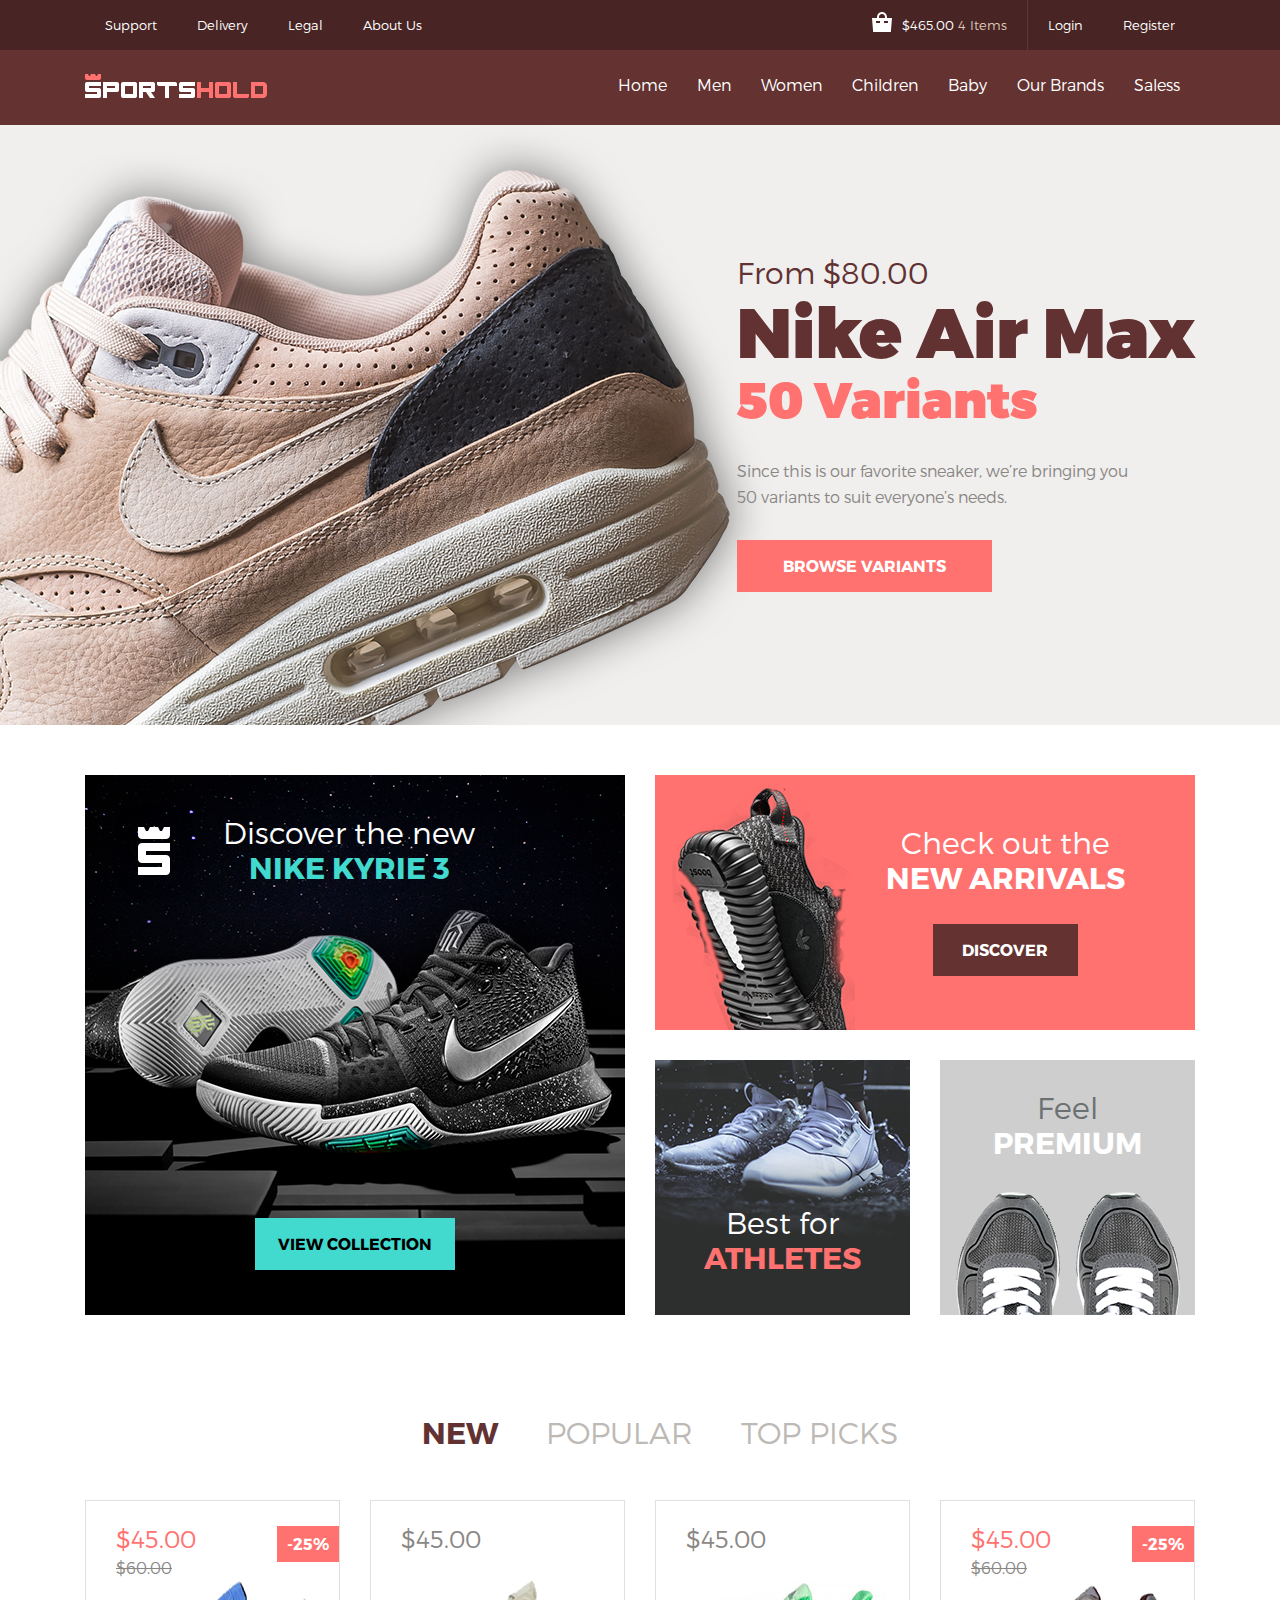
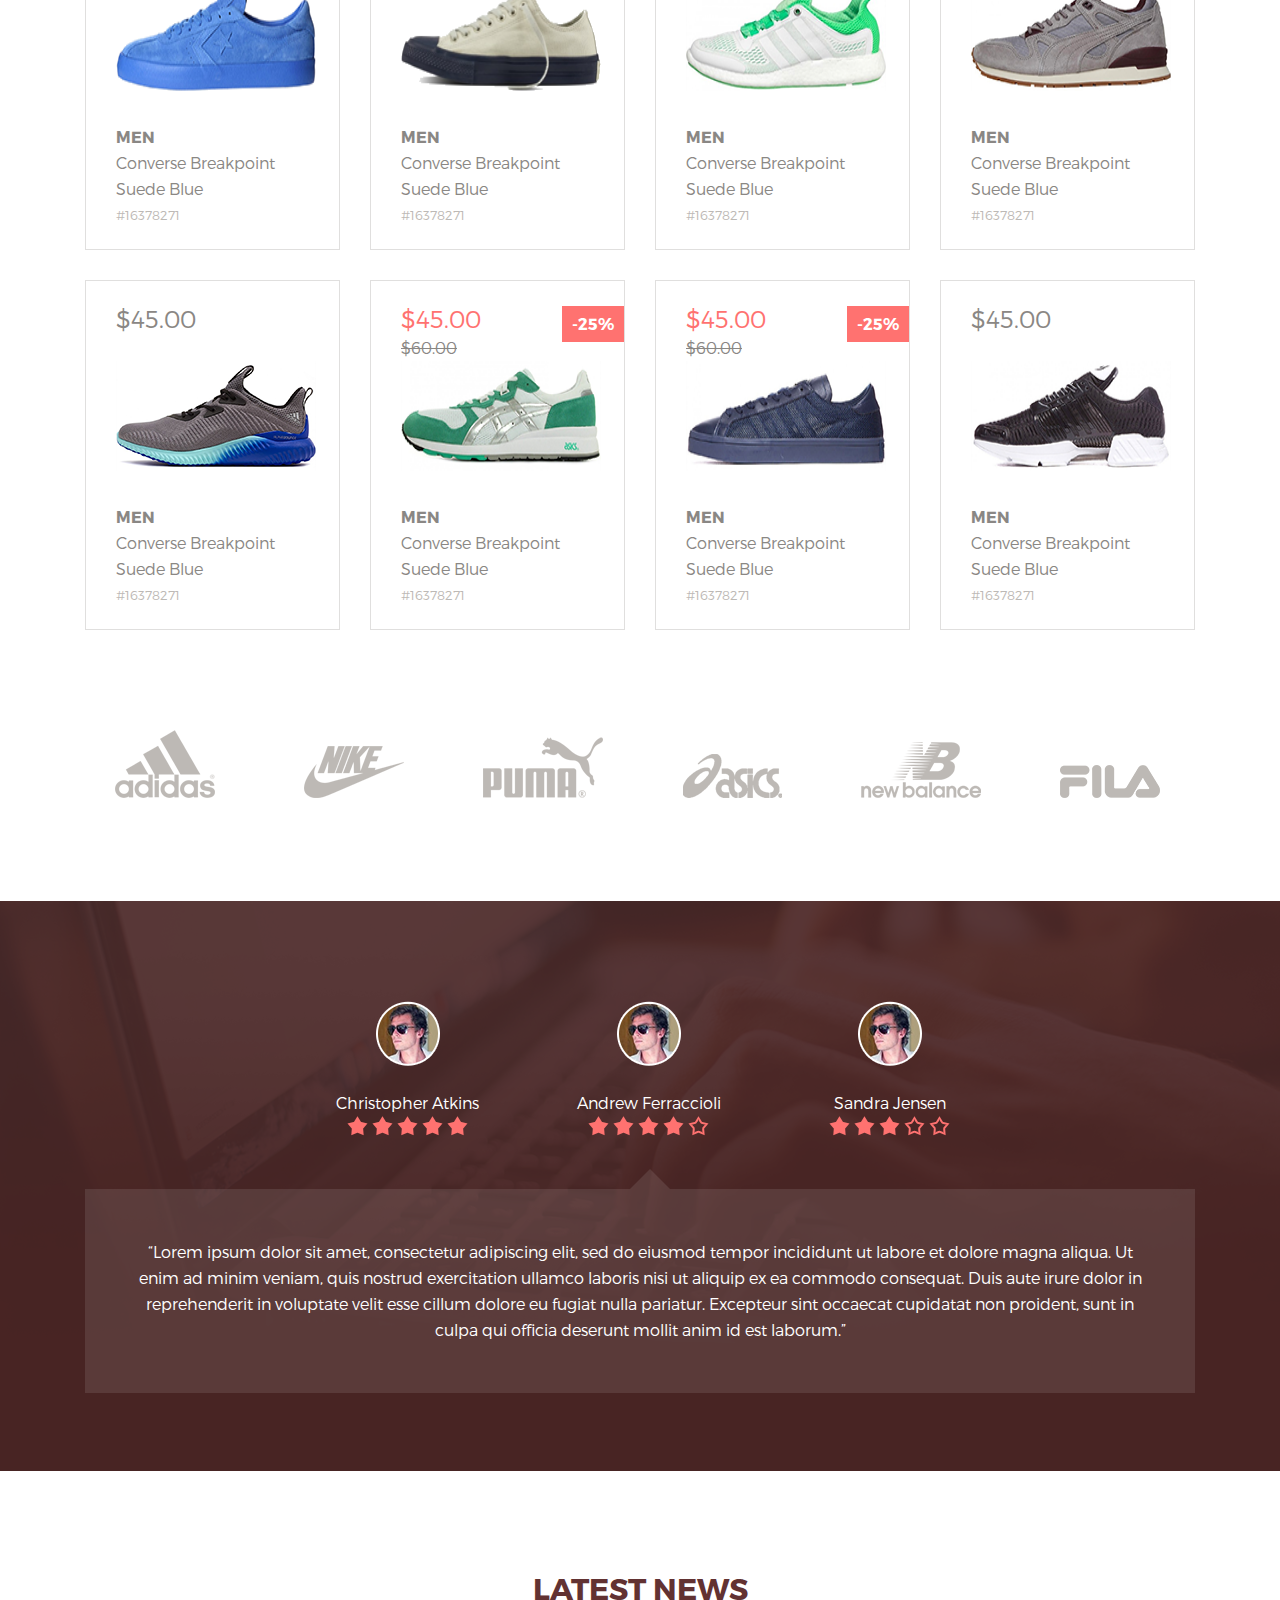
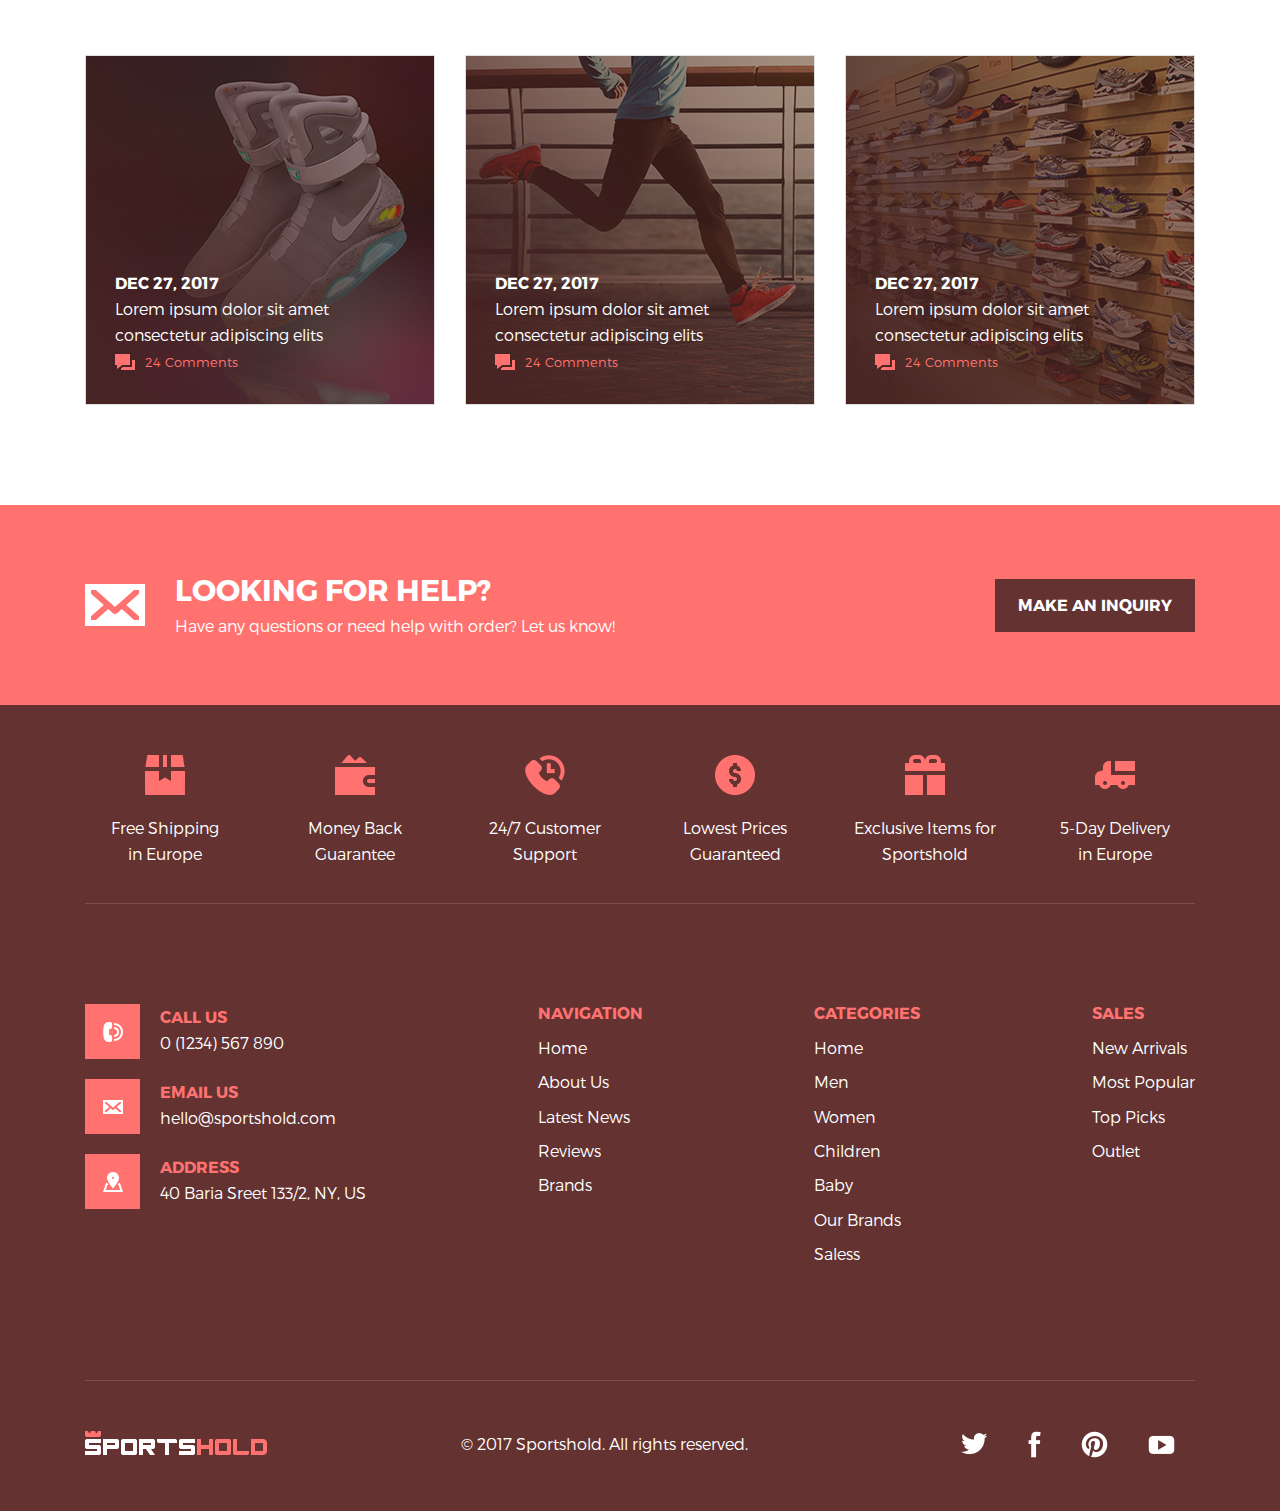
==== project_04/index.html @ 8e736fe6 "redaction" ====
<!DOCTYPE html>
<html lang="en">
<head>
    <meta charset="UTF-8">
    <title>SportsHold</title>
    
    <!-- CSS -->
    <link rel="stylesheet" href="css/normalize.css">
    <link rel="stylesheet" href="css/style.css">
    
</head>
<body class="no-js">
 <section id="home"></section>
    
   <!-- Page Header -->
   <header class="header header-first">
        <div class="container container-header-first">
                <nav class="navigation_wrapper">
                    <ul class="navigation navigation-first-left">
                      <li class="header-first__item"><a href="#" class="header-first__link">Support</a></li>
                      <li class="header-first__item"><a href="#" class="header-first__link">Delivery</a></li>
                      <li class="header-first__item"><a href="#" class="header-first__link">Legal</a></li>
                      <li class="header-first__item"><a href="#" class="header-first__link">About Us</a></li>
                    </ul>
                </nav>
                <nav class="navigation_wrapper">
                    <ul class="navigation navigation-first-right">
                      <li class="header-first__item">
                          <a href="#" class="header-first__link header-first__icon">
                          $465.00 <span class="header-first__goods-count"> 4 Items</span>
                          </a>
                      </li>
                      <li class="header-first__item"><a href="#" class="header-first__link">Login</a></li>
                      <li class="header-first__item"><a href="#" class="header-first__link">Register</a></li>
                    </ul>
                </nav>            
        </div>
   </header>
   <header class="header header-second">
        <div class="container container-header-second">          
               <div class="header-second__logo">
                   <a id="logo" class="header-second__logo-link"><img src="img/Logo.png" alt="SportsHold" width="182"></a>
               </div>
                <nav class="navigation_wrapper">
                    <ul class="navigation navigation-second-right">
                      <li class="header-second__item"><a href="#home" class="header-second__link">Home</a></li>
                      <li class="header-second__item"><a href="#" class="header-second__link">Men</a></li>
                      <li class="header-second__item"><a href="#" class="header-second__link">Women</a></li>
                      <li class="header-second__item"><a href="#" class="header-second__link">Children</a></li>
                      <li class="header-second__item"><a href="#" class="header-second__link">Baby</a></li>
                      <li class="header-second__item"><a href="#" class="header-second__link">Our Brands</a></li>
                      <li class="header-second__item"><a href="#" class="header-second__link">Saless</a></li>
                    </ul>
                </nav>            
        </div>
   </header>
   
   <!-- Page Main -->
   <main class="page_content">
       <h1 class="visually-hidden">SportsHold</h1>
              
       <!-- banner -->
       <section class="banner">
           <div class="container clearfix">
              <div class="banner_text_wrapper">
                  <h3>From $80.00</h3>
                  <h2><span class="title">Nike Air Max</span><br>
                  50 Variants</h2>
                  <p>Since this is our favorite sneaker, we’re bringing you<br>50 variants to suit everyone’s needs.</p>
                  <a class="btn btn-banner" href="#">BROWSE VARIANTS</a>
              </div>
               
           </div>
       </section>
       
       <!-- collections -->
       <section class="collections">    
          <div class="container clearfix">
             <div class="kyrie">
                 <div class="kyrie__wrapper">
                     <img class="kyrie_logo" src="img/logo_kyrie.png" alt="logo_kyrie">
                    <h3 class="kyrie__title">Discover the new<br><strong>NIKE KYRIE 3</strong></h3>
                 </div>
                 <a class="btn btn-kyrie" href="#">VIEW COLLECTION</a>
                 
             </div>
             <div class="arrivals">
                 <div class="arrivals__wrapper">
                     <h3>Check out the<br> <strong>NEW ARRIVALS</strong></h3>
                     <a class="btn btn-arrivals" href="#">DISCOVER</a>
                 </div>
             </div>
             <div class="premium">
                 <h3 class="premium__title">Feel <br><strong>PREMIUM</strong></h3>
             </div>
             <div class="athletes">
                 <h3 class="athletes__title">Best for <br><strong>ATHLETES</strong></h3>
             </div>              
          </div>
       </section>
       <section class="products">
           <div class="container">
              <form class="products_categories" name="products" action="#" method="post">                         
                  <label class="products_filter" for="products-new">                  
                      <input id="products-new" type="radio" name="filter" value="new" checked>
                      <span>new</span>
                  </label>
                  <label class="products_filter" for="products-popular">
                      <input id="products-popular" type="radio" name="filter" value="popular">
                      <span>popular</span>
                  </label>
                  <label class="products_filter" for="products-top_picks">
                      <input id="products-top_picks" type="radio" name="filter" value="top_picks">
                      <span>top picks</span>
                  </label>
              </form>              
              <ul class="products__list">
                  <li class="products__item">
                    <a href="#" class="products__link">
                        <div class="products__price">
                        <p class="products__new-price">$45.00 <br>
                        <span class="products__old-price">$60.00</span></p>            
                        <p class="products__sale">-25%</p>
                    </div>
                     <img class="products__img" src="img/Adidas16378271.png" alt="Adidas" width="200">
                     <div class="products__about">
                         <p class="products__sex">MEN</p>
                         <p class="products__name">Converse Breakpoint Suede Blue</p>
                         <p class="products__order">#16378271</p>
                     </div>
                    </a>
                  </li>
                  <li class="products__item">
                    <a href="#" class="products__link">
                        <div class="products__price">
                        <p class="products__base-price">$45.00 <br>
                        <span class="hidden products__old-price">$60.00</span></p>            
                        <p class="hidden products__sale">-25%</p>
                    </div>
                     <img class="products__img" src="img/product2.png" alt="Adidas" width="200">
                     <div class="products__about">
                         <p class="products__sex">MEN</p>
                         <p class="products__name">Converse Breakpoint Suede Blue</p>
                         <p class="products__order">#16378271</p>
                     </div>
                    </a>
                  </li>
                  <li class="products__item">
                    <a href="#" class="products__link">
                        <div class="products__price">
                        <p class="products__base-price">$45.00 <br>
                        <span class="hidden products__old-price">$60.00</span></p>            
                        <p class="hidden products__sale">-25%</p>
                    </div>
                     <img class="products__img" src="img/product3.png" alt="Adidas" width="200">
                     <div class="products__about">
                         <p class="products__sex">MEN</p>
                         <p class="products__name">Converse Breakpoint Suede Blue</p>
                         <p class="products__order">#16378271</p>
                     </div>
                    </a>
                  </li>
                  <li class="products__item">
                    <a href="#" class="products__link">
                        <div class="products__price">
                        <p class="products__new-price">$45.00 <br>
                        <span class="products__old-price">$60.00</span></p>            
                        <p class="products__sale">-25%</p>
                    </div>
                     <img class="products__img" src="img/product4.png" alt="Adidas" width="200">
                     <div class="products__about">
                         <p class="products__sex">MEN</p>
                         <p class="products__name">Converse Breakpoint Suede Blue</p>
                         <p class="products__order">#16378271</p>
                     </div>
                    </a>
                  </li>
                  <li class="products__item">
                    <a href="#" class="products__link">
                        <div class="products__price">
                        <p class="products__base-price">$45.00 <br>
                        <span class="hidden products__old-price">$60.00</span></p>            
                        <p class="hidden products__sale">-25%</p>
                    </div>
                     <img class="products__img" src="img/product5.png" alt="Adidas" width="200">
                     <div class="products__about">
                         <p class="products__sex">MEN</p>
                         <p class="products__name">Converse Breakpoint Suede Blue</p>
                         <p class="products__order">#16378271</p>
                     </div>
                    </a>
                  </li>
                  <li class="products__item">
                    <a href="#" class="products__link">
                        <div class="products__price">
                        <p class="products__new-price">$45.00 <br>
                        <span class="products__old-price">$60.00</span></p>            
                        <p class="products__sale">-25%</p>
                    </div>
                     <img class="products__img" src="img/product6.png" alt="Adidas" width="200">
                     <div class="products__about">
                         <p class="products__sex">MEN</p>
                         <p class="products__name">Converse Breakpoint Suede Blue</p>
                         <p class="products__order">#16378271</p>
                     </div>
                    </a>
                  </li>
                  <li class="products__item">
                    <a href="#" class="products__link">
                        <div class="products__price">
                        <p class="products__new-price">$45.00 <br>
                        <span class="products__old-price">$60.00</span></p>            
                        <p class="products__sale">-25%</p>
                    </div>
                     <img class="products__img" src="img/product7.png" alt="Adidas" width="200">
                     <div class="products__about">
                         <p class="products__sex">MEN</p>
                         <p class="products__name">Converse Breakpoint Suede Blue</p>
                         <p class="products__order">#16378271</p>
                     </div>
                    </a>
                  </li>
                  <li class="products__item">
                    <a href="#" class="products__link">
                        <div class="products__price">
                        <p class="products__base-price">$45.00 <br>
                        <span class="hidden products__old-price">$60.00</span></p>            
                        <p class="hidden products__sale">-25%</p>
                    </div>
                     <img class="products__img" src="img/product8.png" alt="Adidas" width="200">
                     <div class="products__about">
                         <p class="products__sex">MEN</p>
                         <p class="products__name">Converse Breakpoint Suede Blue</p>
                         <p class="products__order">#16378271</p>
                     </div>
                    </a>
                  </li>
              </ul>
           </div>
       </section>
       <section class="brands">
           <div class="container clearfix">
               <a href="#" class="brands_item">
                   <img src="img/brend1.png" alt="adidas">
               </a>
               <a href="#" class="brands_item">
                   <img src="img/brend2.png" alt="nike">
               </a>
               <a href="#" class="brands_item">
                   <img src="img/brend3.png" alt="puma">
               </a>
               <a href="#" class="brands_item">
                   <img src="img/brend4.png" alt="dasics">
               </a>
               <a href="#" class="brands_item">
                   <img src="img/brend5.png" alt="nb">
               </a>
               <a href="#" class="brands_item">
                   <img src="img/brend6.png" alt="fila">
               </a>               
           </div>
       </section>       
       <section class="testimonials">
           <div class="container">
               <div id="customers_slider" class="slider">                  
                    <div class="slider_indicators">
                       <input id="slide-01" class="slider_switch hidden" type="radio" name="switch">
                        <label class="slider_indicator" for="slide-01">
                            <div class="customers_item customers_item-1">
                               <img src="img/avatar.png" alt="avatar">
                               <h4 class="customers__name">Christopher Atkins</h4>
                               <div class="stars_wrapper">
                                   <img src="img/star2.png" alt="star">
                                   <img src="img/star2.png" alt="star">
                                   <img src="img/star2.png" alt="star">
                                   <img src="img/star2.png" alt="star">
                                   <img src="img/star2.png" alt="star">
                               </div>
                           </div>
                        </label>
                        <input id="slide-02" class="slider_switch hidden" type="radio" name="switch" checked>
                        <label class="slider_indicator" for="slide-02">
                            <div class="customers_item customers_item-02">
                               <img src="img/avatar.png" alt="avatar">
                               <h4 class="customers__name">Andrew Ferraccioli</h4>
                               <div class="stars_wrapper">
                                   <img src="img/star2.png" alt="star">
                                   <img src="img/star2.png" alt="star">
                                   <img src="img/star2.png" alt="star">
                                   <img src="img/star2.png" alt="star">
                                   <img src="img/star1.png" alt="star">
                               </div>
                           </div>
                        </label>
                        <input id="slide-03" class="slider_switch hidden" type="radio" name="switch">
                        <label class="slider_indicator" for="slide-03">
                            <div class="customers_item customers_item-03">
                               <img src="img/avatar.png" alt="avatar">
                               <h4 class="customers__name">Sandra Jensen</h4>
                               <div class="stars_wrapper">
                                   <img src="img/star2.png" alt="star">
                                   <img src="img/star2.png" alt="star">
                                   <img src="img/star2.png" alt="star">
                                   <img src="img/star1.png" alt="star">
                                   <img src="img/star1.png" alt="star">
                               </div>
                           </div>
                        </label>
                        <div class="testimonials__wrapper">
                            <p class="testimonials__comment slider_slide-01">“Nike is the best!!!! Be happy.....Duis aute irure dolor in reprehenderit in voluptate velit esse cillum dolore eu fugiat nulla pariatur. Excepteur sint occaecat cupidatat non proident, sunt in culpa qui officia deserunt mollit anim id est laborum.”</p>
                            <p class="testimonials__comment slider_slide-02">“Lorem ipsum dolor sit amet, consectetur adipiscing elit, sed do eiusmod tempor incididunt ut labore et dolore magna aliqua. Ut enim ad minim veniam, quis nostrud exercitation ullamco laboris nisi ut aliquip ex ea commodo consequat. Duis aute irure dolor in reprehenderit in voluptate velit esse cillum dolore eu fugiat nulla pariatur. Excepteur sint occaecat cupidatat non proident, sunt in culpa qui officia deserunt mollit anim id est laborum.”</p>
                            <p class="testimonials__comment slider_slide-03">“All is beauty. Cross is very good!!!!<br>Duis aute irure dolor in reprehenderit in voluptate velit esse cillum dolore eu fugiat nulla pariatur. Excepteur sint occaecat cupidatat non proident, sunt in culpa qui officia deserunt mollit anim id est laborum.” </p>
                        </div>
                    </div>
                </div>
           </div>
       </section>       
       <section class="latest-news">
           <div class="container latest-news__container">
               <h3 class="latest-news__title">latest news</h3>
               <div class="latest-news__wrapper">
                    <a href="#" class="latest-news__link">
                       <article class="article article_1">                
                            <p class="article__text">
                                <span class="article__data">DEC 27, 2017</span><br>
                                Lorem ipsum dolor sit amet
                                consectetur adipiscing elits <br>
                                <span class="article__comments">24 Comments</span>
                            </p>
                       </article>
                    </a>
                    <a href="#" class="latest-news__link">
                       <article class="article article_2">
                           <p class="article__text">
                                <span class="article__data">DEC 27, 2017</span><br>
                                Lorem ipsum dolor sit amet
                                consectetur adipiscing elits <br>
                                <span class="article__comments">24 Comments</span>
                            </p>
                       </article>
                    </a>
                    <a href="#" class="latest-news__link">
                       <article class="article article_3">
                           <p class="article__text">
                                <span class="article__data">DEC 27, 2017</span><br>
                                Lorem ipsum dolor sit amet
                                consectetur adipiscing elits <br>
                                <span class="article__comments">24 Comments</span>
                            </p>
                       </article> 
                    </a>                      
               </div>
           </div>
       </section>       
       <section class="cta">
           <div class="container container-cta">
              <div class="cta__wrapper">
                    <img class="cta__img" src="img/icon_letter.png" alt="">
                    <div class="cta__text">
                      <h3 class="cta__title">Looking for help?</h3>
                      <p class="cta__about">Have any questions or need help with order? Let us know!</p>
                     </div> 
              </div>             
            <a href="#" class="btn btn-cta">MAKE AN INQUIRY</a>             
           </div>
       </section>       
       <footer class="footer">
           <div class="container">
               <div class="footer-top">
                   <ul class='footer-top__list'>
                       <li class='footer-top__item'>
                           <a class='footer-top__link' href="#">
                              <div class="img_holder img_holder-1"></div>
                               <p>Free Shipping <br>in Europe</p>
                           </a>
                       </li>
                       <li class='footer-top__item'>
                           <a class='footer-top__link' href="#">
                              <div class="img_holder img_holder-2"></div>
                               <p>Money Back <br>Guarantee</p>
                           </a>
                       </li>
                       <li class='footer-top__item'>
                           <a class='footer-top__link' href="#">
                               <div class="img_holder img_holder-3"></div>
                               <p>24/7 Customer <br>Support</p>
                           </a>
                       </li>
                       <li class='footer-top__item'>
                           <a class='footer-top__link' href="#">
                               <div class="img_holder img_holder-4"></div>
                               <p>Lowest Prices <br>Guaranteed</p>
                           </a>
                       </li>
                       <li class='footer-top__item'>
                           <a class='footer-top__link' href="#">
                               <div class="img_holder img_holder-5"></div>
                               <p>Exclusive Items for <br>Sportshold</p>
                           </a>
                       </li>
                       <li class='footer-top__item'>
                           <a class='footer-top__link' href="#">
                              <div class="img_holder img_holder-6"></div>
                               <p>5-Day Delivery <br>in Europe</p>
                           </a>
                       </li>
                   </ul>
               </div>
               <div class="footer-middle">                   
                   <nav class="contacts">
                        <ul class="contacts__list">
                          <li class="contacts__item">
                              <a href="#" class="contacts__link">
                                 <span class="contacts__icon contacts__icon-call"></span>
                                  <p><span class="contacts__title">Call Us</span><br>
                                  0 (1234) 567 890</p>
                              </a>
                            </li>
                          <li class="contacts__item">
                              <a href="#" class="contacts__link">
                              <span class="contacts__icon contacts__icon-email"></span>
                              <p><span class="contacts__title">Email Us</span><br>
                              hello@sportshold.com</p></a>
                          </li>
                          <li class="contacts__item">
                              <a href="#" class="contacts__link">
                              <span class="contacts__icon contacts__icon-address"></span>
                              <p><span class="contacts__title">Address</span><br>
                              40 Baria Sreet 133/2, NY, US</p>
                              </a>
                          </li>
                        </ul>
                    </nav>
                    <nav class="navigation-wrapp">
                       <h4 class="navigation__title">navigation</h4>
                        <ul class="navigation__list">
                          <li class="navigation__item"><a href="#home" class="navigation__link">Home</a></li>
                          <li class="navigation__item"><a href="#" class="navigation__link">About Us</a></li>
                          <li class="navigation__item"><a href="#" class="navigation__link">Latest News</a></li>
                          <li class="navigation__item"><a href="#" class="navigation__link">Reviews</a></li>
                          <li class="navigation__item"><a href="#" class="navigation__link">Brands</a></li>
                        </ul>
                    </nav>
                    <nav class="categories">
                       <h4 class="categories__title">categories</h4>
                        <ul class="categories__list">
                          <li class="categories__item"><a href="#" class="categories__link">Home</a></li>
                          <li class="categories__item"><a href="#" class="categories__link">Men</a></li>
                          <li class="categories__item"><a href="#" class="categories__link">Women</a></li>
                          <li class="categories__item"><a href="#" class="categories__link">Children</a></li>
                          <li class="categories__item"><a href="#" class="categories__link">Baby</a></li>
                          <li class="categories__item"><a href="#" class="categories__link">Our Brands</a></li>
                          <li class="categories__item"><a href="#" class="categories__link">Saless</a></li>
                        </ul>
                    </nav>
                   <nav class="sales">
                       <h4 class="sales__title">sales</h4>
                        <ul class="sales__list">
                          <li class="sales__item"><a href="#" class="sales__link">New Arrivals</a></li>
                          <li class="sales__item"><a href="#" class="sales__link">Most Popular</a></li>
                          <li class="sales__item"><a href="#" class="sales__link">Top Picks</a></li>
                          <li class="sales__item"><a href="#" class="sales__link">Outlet</a></li>
                        </ul>
                    </nav>
               </div>
               <div class="footer-bottom">
                   <div class="logo">
                       <a class="logo__link" href="#logo"><img class="logo__img" src="img/Logo.png" alt="SportsHold" width="182"></a>
                   </div>
                   <div class="copyright">
                       <p class="copyright__item">© 2017 Sportshold. All rights reserved.</p>
                   </div>
                   <nav class="social">
                       <ul class="social__list">
                          <li class="social__item"><a href="#" class="social__link"><img class="social__img" src="img/icon_twitter.png" alt=""></a></li>
                          <li class="social__item"><a href="#" class="social__link"><img class="social__img" src="img/icon_f.png" alt=""></a></li>
                          <li class="social__item"><a href="#" class="social__link"><img class="social__img" src="img/icon_p.png" alt=""></a></li>
                          <li class="social__item"><a href="#" class="social__link"><img class="social__img" src="img/icon_yt.png" alt=""></a></li>
                        </ul>
                   </nav>
               </div>
           </div>
       </footer>
       
   </main>

   <!--  JAVA SCRIPTS  -->
<script src="js/no-js.js"></script>
<script src="js/sticky-header.js"></script>
    
</body>
</html>
---- project_04/css/style.css ----
@font-face {
    font-family: TruenoBd;
    src: url('../fonts/TruenoBd.otf');
}

@font-face {
    font-family: TruenoUltBlk;
    src: url('../fonts/TruenoUltBlk.otf');
}

@font-face {
    font-family: TruenoLt;
    src: url('../fonts/TruenoLt.otf');
}

:root {
      --pink-color: #ff7270;
      --brown-text-color: #623232;
      --grey-p-color: #8a8784;
      --brown-color: #633231;
      --header-dark-brown-color: #482424;
      --white-color: #fff;
      --green-color: #42d9ce;
    }

body {
    margin: 0;
    padding: 0;
    font-family: TruenoLt, Arial;
    font-weight: 300;
}

h3{
    font-size: 30px;
    font-family: TruenoLt;
    font-weight: 300;
    margin: 0;
}

h4{
    font-size: 16px;
    font-family: TruenoLt;
    font-weight: 300;
    margin: 0;
}

strong{
    font-family: TruenoBd;
}

p{
    font-size: 16px;
    line-height: 26px;
    margin: 0;
}

.visually-hidden {
  
  position: absolute;
  width: 1px;
  height: 1px;
  padding: 0;
  border: none;
  margin: -1px;
  white-space: nowrap;
  overflow: hidden;
  clip: rect(0 0 0 0);
  
}

/*=======================Page Header ===========*/
.header {
    display: block;
}

.header-first {
    height: 50px;
    background: var(--header-dark-brown-color);
}

.container {
    width: 1110px;
    margin-left: auto;
    margin-right: auto;
}

.clearfix::after {
    display: table;
    content: "";
    clear: both;
}

.container-header-first {
    display: -webkit-flex;
    display: -moz-flex;
    display: -ms-flex;
    display: -o-flex;
    display: flex;
    justify-content: space-between;
    align-items: center;
}

.navigation {
    list-style: none;
    margin: 0;
    padding: 0;
    display: -webkit-flex;
    display: -moz-flex;
    display: -ms-flex;
    display: -o-flex;
    display: flex;
    align-items: center;
}

.navigation-first-left{
    justify-content: flex-start;
}

.navigation-first-right, .navigation-second-right{
    justify-content: flex-end;
}

.header-first__link {
    font-size: 13px;
    color: var(--white-color);
    display: block;
    text-decoration: none;
    padding: 0 20px;
    line-height: 50px;
}

.header-first__link:hover{
    background: var(--pink-color);
}

.header-first__goods-count {
    color: #dcc5b8;
}

.header-first__icon{
    background: url(../img/icon_bag.png) no-repeat 10px 40%;
    padding-left: 40px;
    border-right: 1px solid #5b3a3a;
}

.header-first__icon:hover{
    background: var(--pink-color) url(../img/icon_bag.png) no-repeat 10px 40%;
}

.container-header-second {
    display: -webkit-flex;
    display: -moz-flex;
    display: -ms-flex;
    display: -o-flex;
    display: flex;
    justify-content: space-between;
    align-items: center;
    height: 75px;
}

.header-second__link {
    display: block;
    text-decoration: none;
    font-size: 16px;
    color: var(--white-color);
    padding: 0 15px;
    border-bottom: 5px solid var(--brown-color);
    line-height: 70px;
}

.header-second__link:hover{
    color: var(--pink-color);
    border-bottom: 5px solid var(--pink-color);

}

.header-second {
    background: var(--brown-color);
    height: 75px;
    position: relative;
}

.header-second-sticky{
    position: fixed;
    top: 0;
    left: 0;
    right: 0; 
    z-index: 1;
}

/*=====================banner========================*/
.banner {
    background: #f0efee url(../img/Layer_banner.png) no-repeat;
    height: 600px;
    display: block;
    min-width: 100%;
}

.banner_text_wrapper {
    float: right;
    padding-top: 130px;
}

.banner_text_wrapper h3{
    color: var(--brown-text-color);
    margin-bottom: 0;
    margin-top: 0;
}

.banner_text_wrapper .title{
    color: var(--brown-text-color);
    font-size: 70px;
    font-family: TruenoUltBlk;
}

.banner_text_wrapper h2{
    color: var(--pink-color);
    font-size: 50px;
    font-family: TruenoUltBlk;
    margin-top: 0;
    margin-bottom: 0;
}

.banner_text_wrapper p{
    margin:  30px 0;
    color: var( --grey-p-color);
}

.btn {
    display: inline-block;
    cursor: pointer;
    text-decoration: none;
    text-align: center;
    padding: 17px 0 17px;
    font-family: TruenoBd;
    
}

.btn-banner {
    background: var(--pink-color);
    color: var(--white-color);
    width: 255px;
}

/*=========  collections  ==============*/
.kyrie {
    background: url(../img/Kyrie.png) no-repeat;
    width: 540px;
    height: 540px;
    color: var(--white-color);
    float: left;
    text-align: center;
}

.kyrie__wrapper {
    display: -webkit-flex;
    display: -moz-flex;
    display: -ms-flex;
    display: -o-flex;
    display: flex;
    justify-content: flex-start;
}

.kyrie strong{
    color: var(--green-color);
}

.kyrie__title {
    text-align: center;
    margin-top: 40px;
}

.kyrie_logo {
    margin: 28px;
}

.btn-kyrie {
    background: var(--green-color);
    color: #000;
    width: 200px;
    margin-top: 290px;
}

.btn-arrivals{
    background: var(--brown-color);
    color: var(--white-color);
    width: 145px;
    margin-top: 30px;
}

.arrivals {
    background: #ff7270 url(../img/arrivals.png) no-repeat 5% bottom;
    width: 540px;
    height: 255px;
    float: right;
    margin-bottom: 30px;
    color: var(--white-color);
}

.arrivals__wrapper{
    margin-top: 50px;
    margin-left: 160px;
    text-align: center;
}

.athletes {
    width: 255px;
    height: 255px;
    background: url(../img/ATHLETES.png) no-repeat;
    float: right;
    margin-right: 30px;
    color: var(--white-color);
    text-align: center;
}

.athletes strong{
    color: var(--pink-color);
}

.athletes__title{
    margin-top: 145px;
}

.premium {
    width: 255px;
    height: 255px;
    background: #cecece url(../img/premium.png) no-repeat center bottom;
    float: right;;
    color: #6b7072;
    text-align: center;
}

.premium strong{
    color: var(--white-color);
}

.premium__title{
   margin-top: 30px; 
}

.collections {
    margin-top: 50px;
}

/*==============  products   ===========*/
.products {
    margin-top: 100px;
    display: block;
    width: 100%;
}

.products_filter input[type="radio"] {  
  display: none;
}

.products_filter {
    font-size: 30px;
    color: #bdb9b5;
    text-transform: uppercase;
    padding-left: 40px;
}

.products_filter:hover span, .products_filter input[type="radio"]:checked + span{
    color: var(--brown-text-color);
    font-weight: bold;
    font-family: TruenoBd;
}

.products_categories {
    text-align: center;
}

.products__list {
    list-style: none;
    margin: 20px 0 0 0;
    padding: 0;
    color: #8a8784;
    display: flex;
    justify-content: space-between;
    align-content: flex-start;
    flex-wrap: wrap;
}

.products__item {
    width: 255px;
    height: 350px;
    border: 1px solid #e0dfde;
    margin-top: 30px;
    box-sizing: border-box;
}

.products__link{
    text-decoration: none;
}

.products__price{
    display: flex;
    justify-content: space-between;
    align-items: flex-start;
    margin-top: 25px;
    margin-left: 30px;
}

.products__img {
    margin-bottom: 30px;
    margin-left: 30px;
    height: 110px;
}

.products__new-price {
    font-size: 24px;
    color: var(--pink-color);
    width: 130px;
}

.products__base-price {
    font-size: 24px;
    color: #8a8784;
    width: 130px;
}

.products__sale {
    font-style: 16px;
    font-weight: bold;
    font-family: TruenoBd;
    color: var(--white-color);
    background: var(--pink-color);
    display: inline-block;
    padding: 5px 10px;
}

.products__old-price {
    color: #8a8784;
    text-decoration: line-through;
    font-size: 16px;
}

.products__about {
    padding-left: 30px;
    padding-right: 30px;
}

.products__sex {
    text-transform: uppercase;
    font-weight: bold;
    font-family: TruenoBd;
    color: var(--grey-p-color);
}

.products__name{
    color: var(--grey-p-color);
}

.products__order {
    font-size: 13px;
    color: #bdb9b5;
}

.hidden {
    visibility: hidden;
}

/*=============  brands  ==========*/
.brands_item {
    display: inline-block;
    width: 160px;
    margin-right: 25px;
    text-align: center;
}

.brands_item:last-child {
    margin-right: 0;    
}

.brands {
    margin-top: 100px;
    margin-bottom: 100px;
    display: block;
    width: 100%;
}

/*============  testimonials   ============*/
.testimonials {
    height: 570px;
    display: block;
    min-width: 100%;
    background: url(../img/testimonials_background.png);
    text-align: center;
}

.customers_item {
    display: inline-block;
    text-align: center;
    margin-left: 30px;
    margin-right: 30px;
    margin-top: 100px;
    width: 160px;
}

.customers__name {
    color: var( --white-color);
    margin-top: 25px;
    margin-bottom: 3px;
}

.testimonials__comment {
    padding: 50px;
    margin-top: 50px;
    background: rgba(255, 255, 255, 0.1);
    color: var( --white-color);
    position: absolute;
    width: 1010px;
    left: auto;
    right: auto;
}

.testimonials__comment::before {
      content: "";
      position: absolute;
      bottom: 100%;
      left: calc(50% - 10px);
      z-index: 1;
      box-sizing: content-box;
      width: 0;
      height: 0;
      border: 20px solid transparent;
      border-bottom-width: 20px;
      border-bottom-color: rgba(255, 255, 255, 0.1);
}

#slide-01:checked ~ .testimonials__wrapper .slider_slide-02, .testimonials__wrapper .slider_slide-03 {
    visibility: hidden;
}

#slide-01:checked ~ .testimonials__wrapper .slider_slide-01 {
    visibility: visible;
}

#slide-01:checked ~ .testimonials__wrapper .slider_slide-01::before {
    left: calc(28% - 10px);
}

#slide-02:checked ~ .testimonials__wrapper .slider_slide-01,  .testimonials__wrapper .slider_slide-03 {
    visibility: hidden;
}

#slide-02:checked ~ .testimonials__wrapper .slider_slide-02 {
    visibility: visible;
}

#slide-02:checked ~ .testimonials__wrapper .slider_slide-02::before {
    left: calc(50% - 10px);
}

#slide-03:checked ~ .testimonials__wrapper .slider_slide-01,  .testimonials__wrapper .slider_slide-02 {
    visibility: hidden;
}

#slide-03:checked ~ .testimonials__wrapper .slider_slide-03 {
    visibility: visible;
}

#slide-03:checked ~ .testimonials__wrapper .slider_slide-03::before {
    left: calc(72% - 10px);
}

/*=============    latest_news  ===========*/
.latest-news {
    margin-top: 100px;
    margin-bottom: 100px;
}

.latest-news__container {
    text-align: center;
}

.latest-news__title{
    text-transform: uppercase;
    color: var( --brown-text-color);
    font-weight: bold;
    font-family: TruenoBd;
}

.latest-news__wrapper {
    margin-top: 50px;
    display: -webkit-flex;
    display: -moz-flex;
    display: -ms-flex;
    display: -o-flex;
    display: flex;
    flex-wrap: wrap;
    align-items: flex-start;
    justify-content: space-between;
    text-align: left;
}

.article {
    width: 350px;
    height: 350px;
    color: var( --white-color);
    display: -webkit-flex;
    display: -moz-flex;
    display: -ms-flex;
    display: -o-flex;
    display: flex;
    align-items: flex-end;
}

.article_1 {
    background: url(../img/article_1_background.png);
}

.article_2 {
    background: url(../img/article_2_background.png);
}

.article_3 {
    background: url(../img/article_3_background.png);
}

.article__text {
    padding: 30px;
}

.article__data {
    font-weight: bold;
    font-family: TruenoBd;
}

.article__comments {
    font-size: 13px;
    color: var(--pink-color);
    background: url(../img/icon_comments.png) no-repeat;
    padding-left: 30px;
}

.article__img {
    padding-right: 5px;
    padding-top: 10px;
}

.latest-news__link{
    text-decoration: none;
}

/*===================cta====================*/
.cta {
    height: 200px;
    background: var(--pink-color);
    display: -webkit-flex;
    display: -moz-flex;
    display: -ms-flex;
    display: -o-flex;
    display: flex;
    align-items: center;
}

.container-cta{
    display: -webkit-flex;
    display: -moz-flex;
    display: -ms-flex;
    display: -o-flex;
    display: flex;
    flex-wrap: wrap;
    justify-content: space-between;
    align-items: center;
}

.cta__wrapper {
    color: var(--white-color);
    display: -webkit-flex;
    display: -moz-flex;
    display: -ms-flex;
    display: -o-flex;
    display: flex;
    flex-wrap: wrap;
    align-items: center;
}

.cta__text {
   margin-left: 30px;
}

.cta__title {
    text-transform: uppercase;
    font-weight: bold;
    font-family: TruenoBd;
    margin-bottom: 7px;
}

.btn-cta {
    background: var(--brown-color);
    color: var(--white-color);
    width: 200px;
}

/*==============================  footer  ======*/
.footer {
    background: var(--brown-color);
    display: block;
    width: 100%;
}

.footer-top {
    padding-top: 50px;
    padding-bottom: 36px;
    border-bottom: 1px solid #7a5150;
}

.footer-top__list {
   list-style: none;
    margin: 0;
    padding: 0;
    display: flex;
    justify-content: space-between;
    text-align: center;
}

.footer-top__item{
    width: 160px;
}

.footer-top__link {
    text-decoration: none;
    font-size: 16px;
    color: var(--white-color);
}

.footer-top__img {
    margin-bottom: 20px;
}

.img_holder{
    width: 160px;
    height: 60px;
}

.img_holder-1{
    background: url(../img/icon_footer_1.png) no-repeat 50% 0;
}

.img_holder-2{
    background: url(../img/icon_footer_2.png) no-repeat 50% 0;
}

.img_holder-3{
    background: url(../img/icon_footer_3.png) no-repeat 50% 0;
}

.img_holder-4{
    background: url(../img/icon_footer_4.png) no-repeat 50% 0;
}

.img_holder-5{
    background: url(../img/icon_footer_5.png) no-repeat 50% 0;
}

.img_holder-6{
    background: url(../img/icon_footer_62.png) no-repeat 50% 0;
}

/* =====================footer-middle ---------------------*/
.footer-middle {
    padding-top: 100px;
    padding-bottom: 100px;
    display: flex;
    justify-content: space-between;
    border-bottom: 1px solid #7a5150;
}

.contacts__list, .navigation__list, .categories__list, .sales__list {
    list-style: none;
    margin: 0;
    padding: 0;
}

.contacts__link, .navigation__link, .categories__link, .sales__link {
    text-decoration: none;
    font-size: 16px;
    color: var(--white-color);
}

.contacts__link{
    display: flex;
    flex-wrap: wrap;
    align-items: flex-start;
}

.contacts__title, .navigation__title, .categories__title, .sales__title {
    color: var(--pink-color);
    text-transform: uppercase;
    padding-bottom: 16px;
    font-family: TruenoBd;
}

.contacts__icon {
    margin: 0 20px 20px 0;
    width: 55px;
    height: 55px;
}

.contacts__icon-call {
    background: var(--pink-color) url(../img/icon_call.png) no-repeat 50% 50%;
}

.contacts__icon-email {
    background: var(--pink-color) url(../img/icon_email.png) no-repeat 50% 50%;
}

.contacts__icon-address {
    background: var(--pink-color) url(../img/icon_address.png) no-repeat 50% 50%;
}

.navigation__item {
    padding-bottom: 16px;
}

.categories__item {
    padding-bottom: 16px;
}

.sales__item {
    padding-bottom: 16px;
}

/*============================ footer-bottom =======================*/
.footer-bottom {
    padding: 50px 0 50px;
    display: flex;
    justify-content: space-between;
}

.copyright__item {
    color: var(--white-color);
}

.social__list {
    list-style: none;
    margin: 0;
    padding: 0;
    display: flex;
    align-items: center;
}

.social__link {
    padding: 20px;
}
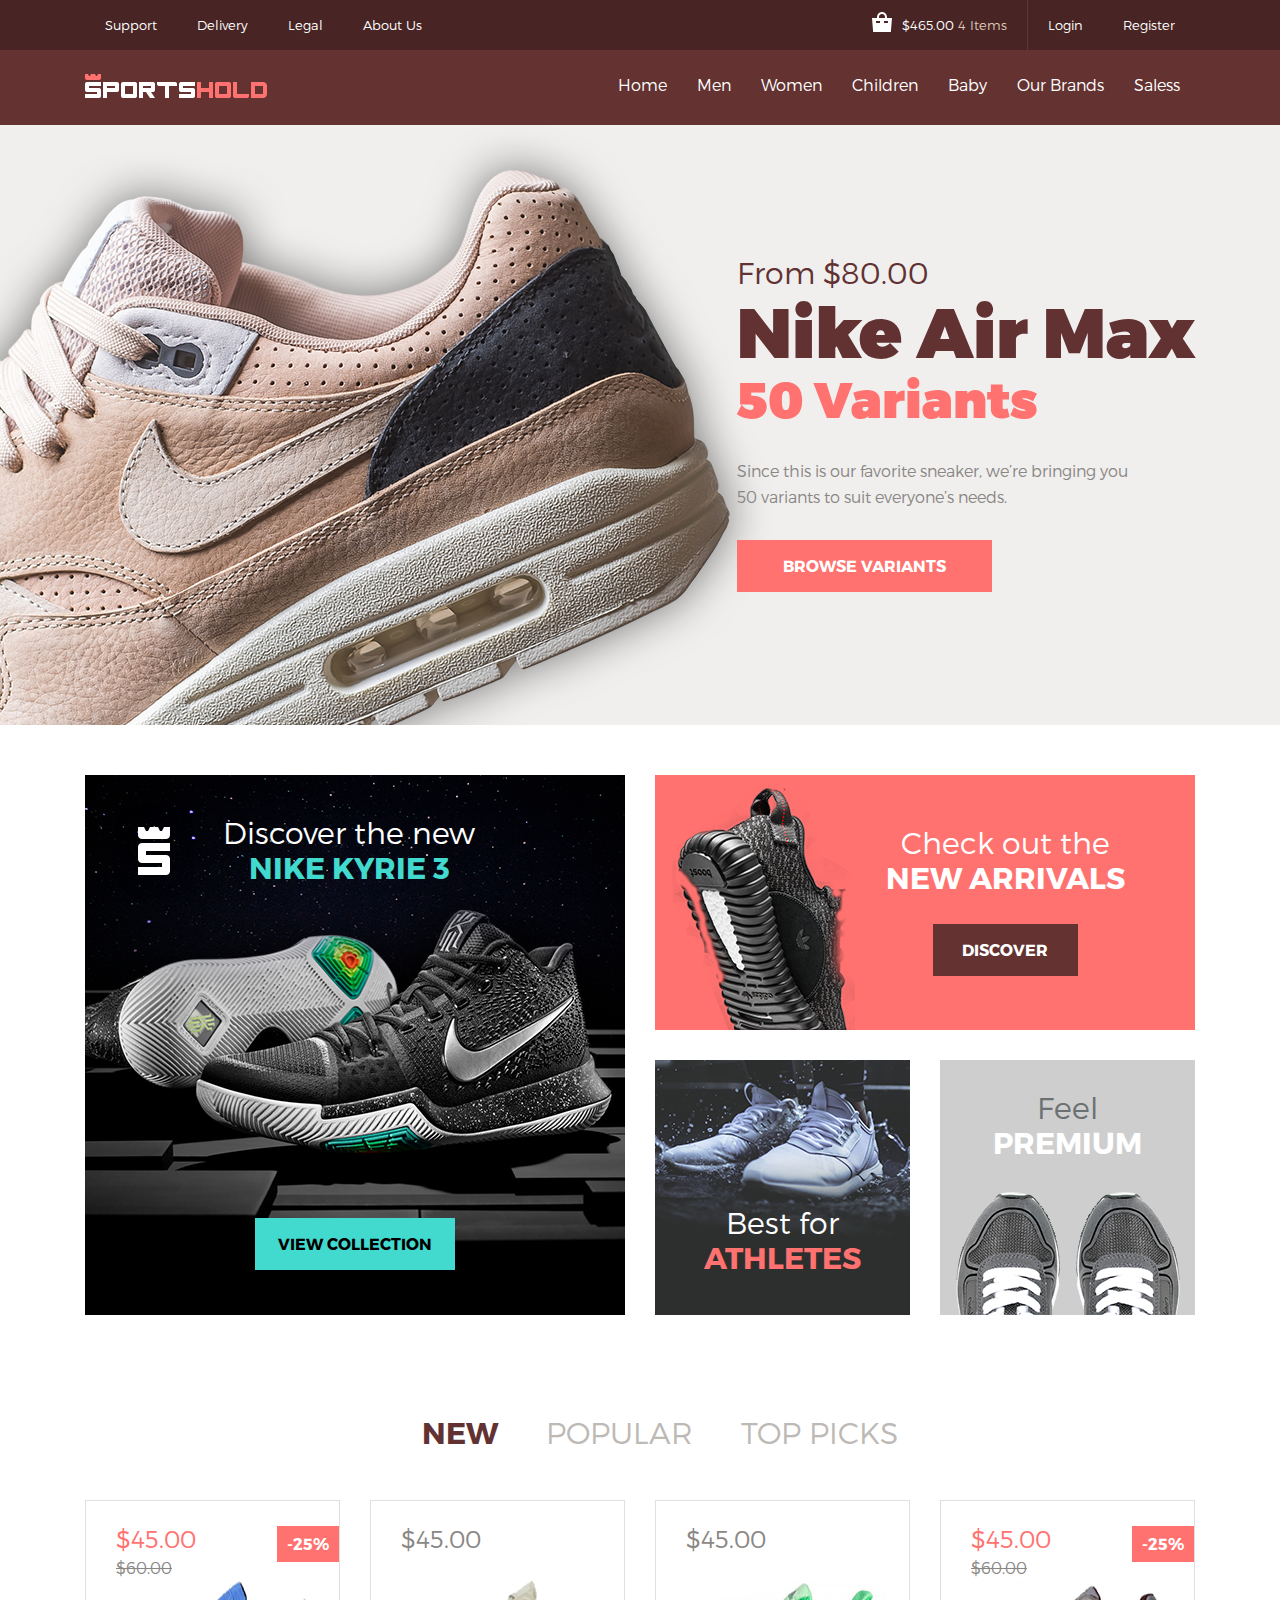
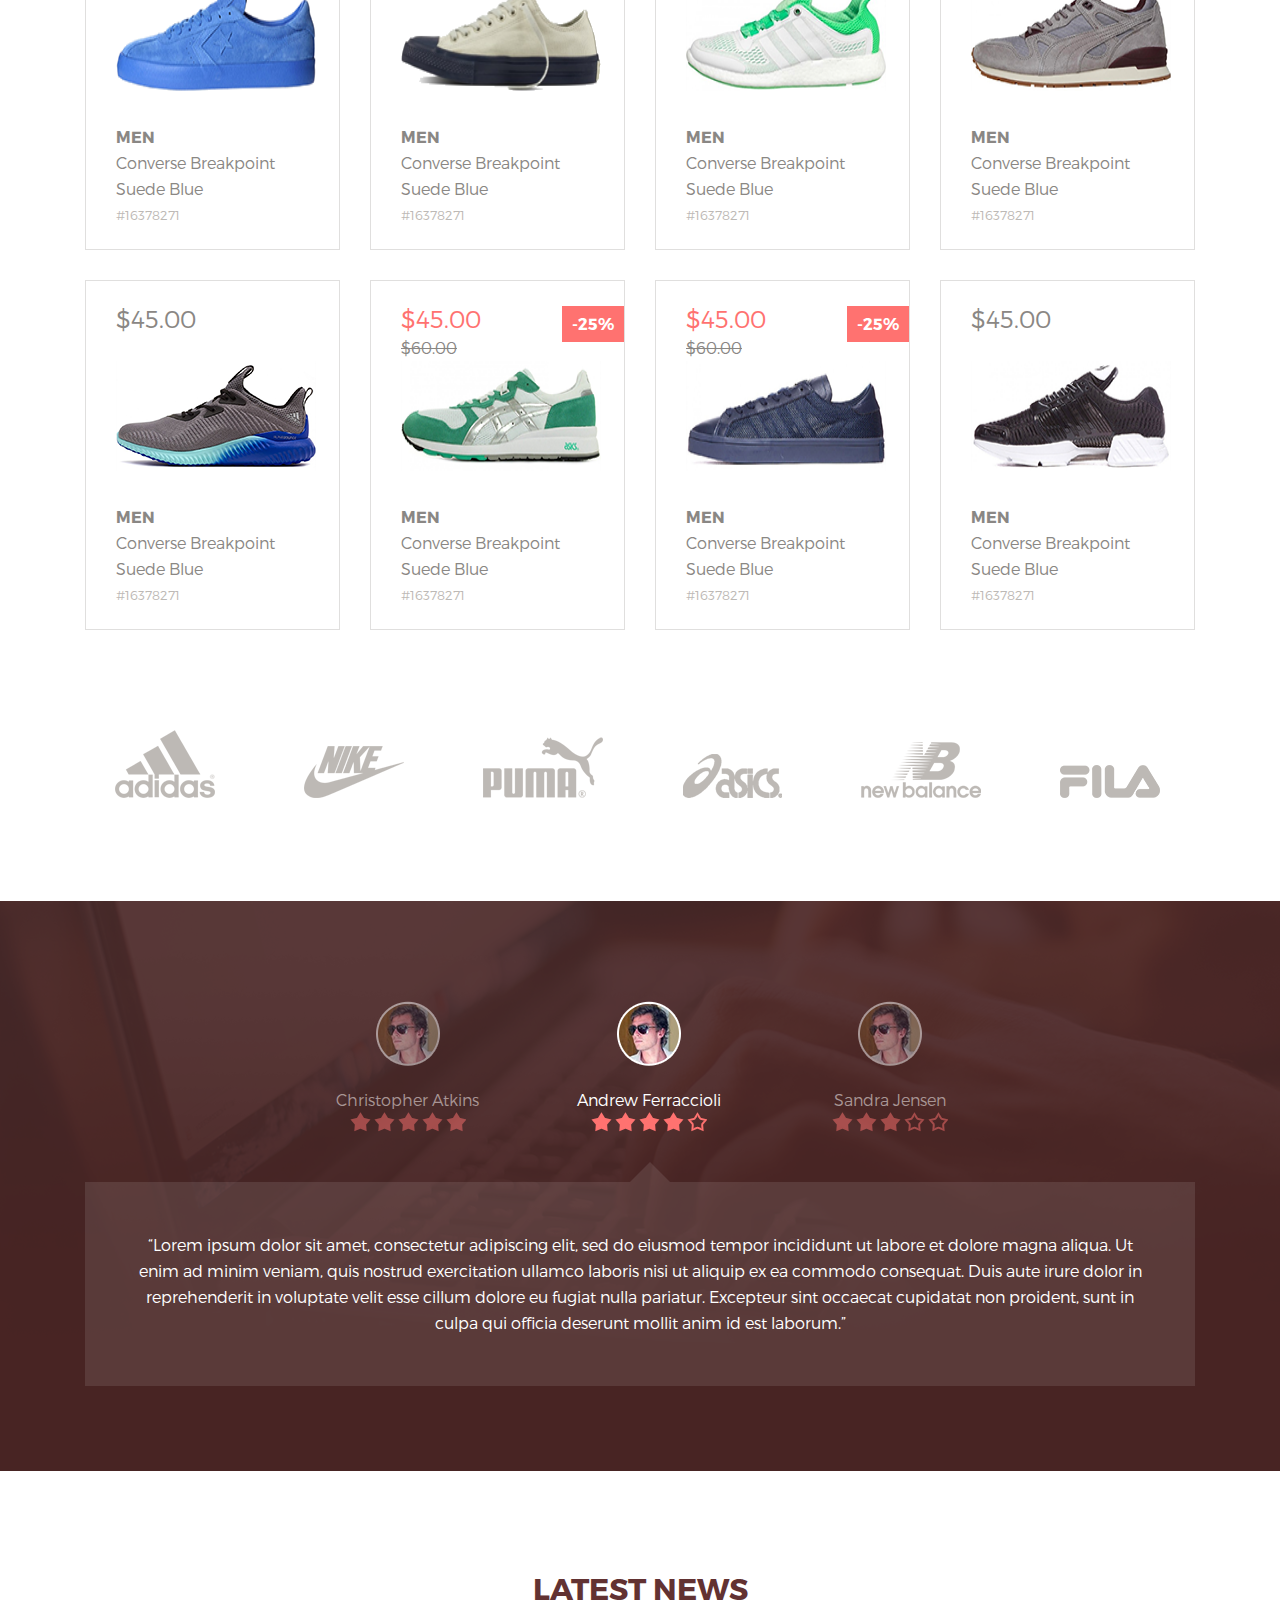
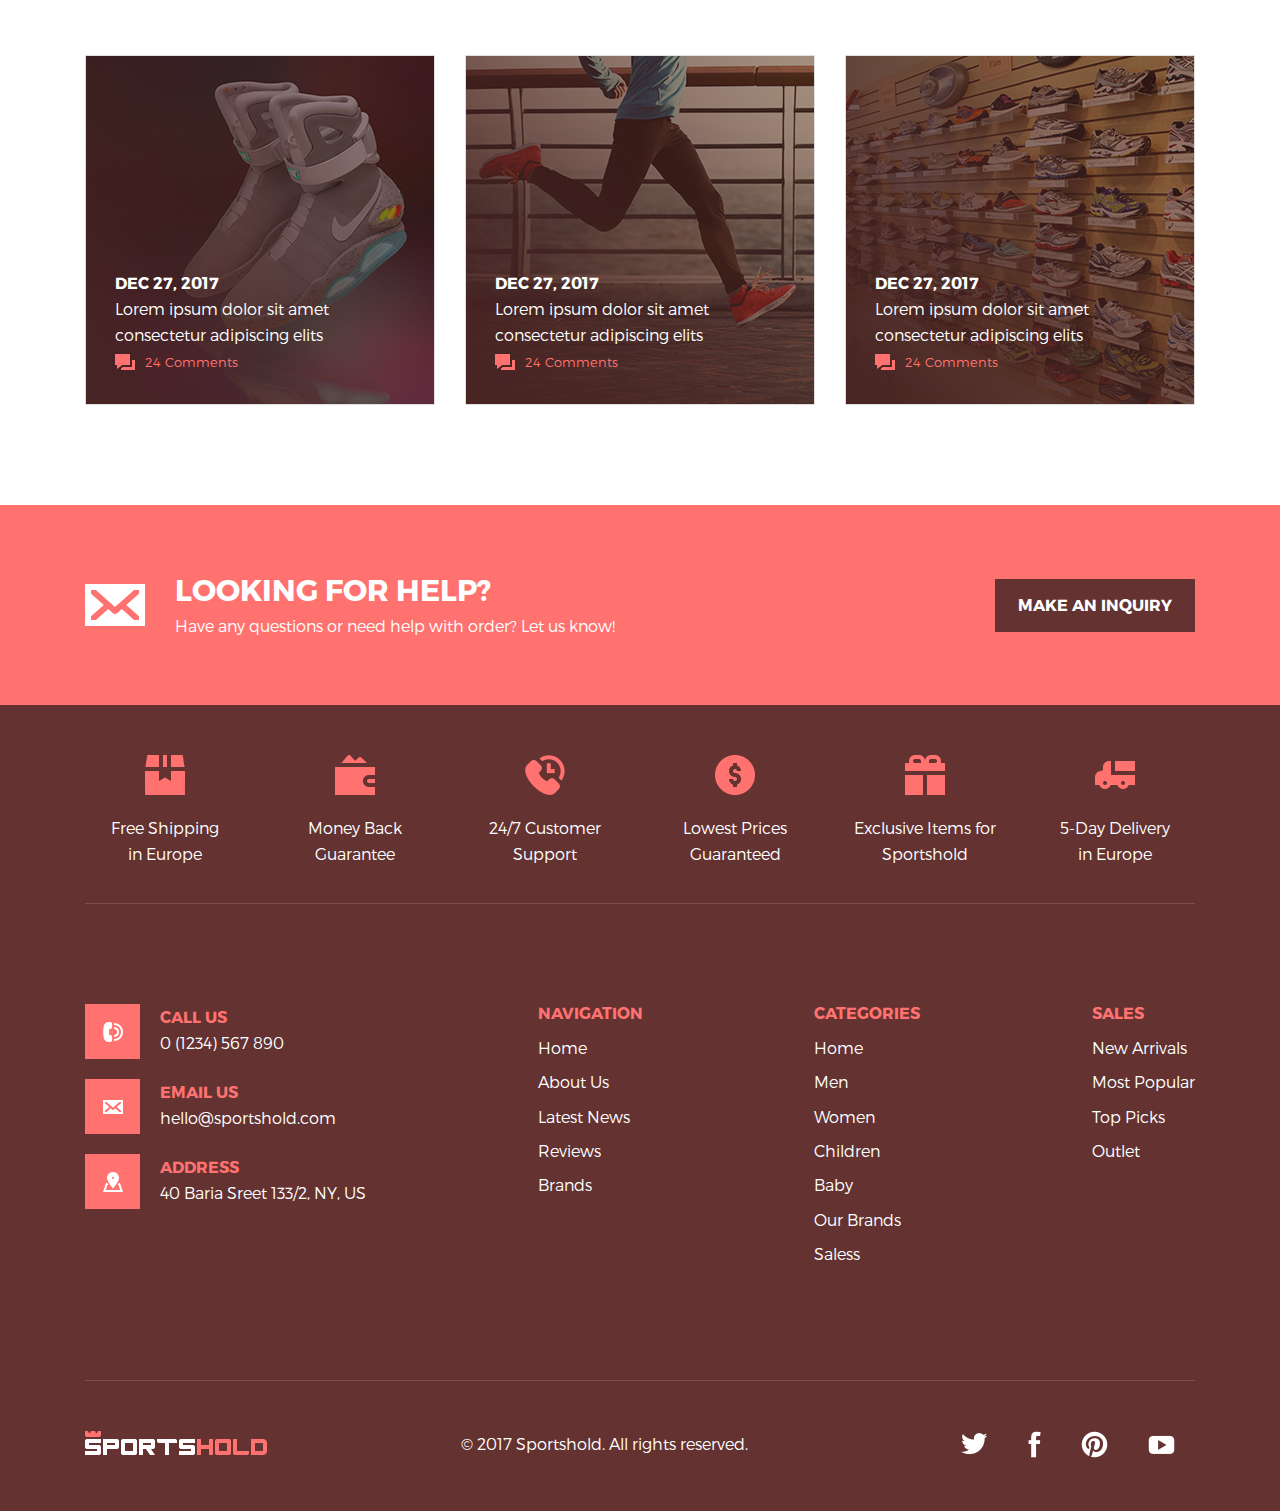
==== commit 4eee44e8: "Отзывы" ====
--- a/project_04/index.html
+++ b/project_04/index.html
@@ -266,50 +266,35 @@
                     <div class="slider_indicators">
                        <input id="slide-01" class="slider_switch hidden" type="radio" name="switch">
                         <label class="slider_indicator" for="slide-01">
-                            <div class="customers_item customers_item-1">
-                               <img src="img/avatar.png" alt="avatar">
+                            <div class="customers_item customers_item-01">
+                              <div class="customers__avatar"></div>
                                <h4 class="customers__name">Christopher Atkins</h4>
-                               <div class="stars_wrapper">
-                                   <img src="img/star2.png" alt="star">
-                                   <img src="img/star2.png" alt="star">
-                                   <img src="img/star2.png" alt="star">
-                                   <img src="img/star2.png" alt="star">
-                                   <img src="img/star2.png" alt="star">
+                               <div class="stars_wrapper stars_wrapper-01">
                                </div>
                            </div>
                         </label>
                         <input id="slide-02" class="slider_switch hidden" type="radio" name="switch" checked>
                         <label class="slider_indicator" for="slide-02">
                             <div class="customers_item customers_item-02">
-                               <img src="img/avatar.png" alt="avatar">
+                               <div class="customers__avatar"></div>
                                <h4 class="customers__name">Andrew Ferraccioli</h4>
-                               <div class="stars_wrapper">
-                                   <img src="img/star2.png" alt="star">
-                                   <img src="img/star2.png" alt="star">
-                                   <img src="img/star2.png" alt="star">
-                                   <img src="img/star2.png" alt="star">
-                                   <img src="img/star1.png" alt="star">
+                               <div class="stars_wrapper stars_wrapper-02">
                                </div>
                            </div>
                         </label>
                         <input id="slide-03" class="slider_switch hidden" type="radio" name="switch">
                         <label class="slider_indicator" for="slide-03">
                             <div class="customers_item customers_item-03">
-                               <img src="img/avatar.png" alt="avatar">
+                               <div class="customers__avatar"></div>
                                <h4 class="customers__name">Sandra Jensen</h4>
-                               <div class="stars_wrapper">
-                                   <img src="img/star2.png" alt="star">
-                                   <img src="img/star2.png" alt="star">
-                                   <img src="img/star2.png" alt="star">
-                                   <img src="img/star1.png" alt="star">
-                                   <img src="img/star1.png" alt="star">
+                               <div class="stars_wrapper stars_wrapper-03">
                                </div>
                            </div>
                         </label>
                         <div class="testimonials__wrapper">
                             <p class="testimonials__comment slider_slide-01">“Nike is the best!!!! Be happy.....Duis aute irure dolor in reprehenderit in voluptate velit esse cillum dolore eu fugiat nulla pariatur. Excepteur sint occaecat cupidatat non proident, sunt in culpa qui officia deserunt mollit anim id est laborum.”</p>
                             <p class="testimonials__comment slider_slide-02">“Lorem ipsum dolor sit amet, consectetur adipiscing elit, sed do eiusmod tempor incididunt ut labore et dolore magna aliqua. Ut enim ad minim veniam, quis nostrud exercitation ullamco laboris nisi ut aliquip ex ea commodo consequat. Duis aute irure dolor in reprehenderit in voluptate velit esse cillum dolore eu fugiat nulla pariatur. Excepteur sint occaecat cupidatat non proident, sunt in culpa qui officia deserunt mollit anim id est laborum.”</p>
-                            <p class="testimonials__comment slider_slide-03">“All is beauty. Cross is very good!!!!<br>Duis aute irure dolor in reprehenderit in voluptate velit esse cillum dolore eu fugiat nulla pariatur. Excepteur sint occaecat cupidatat non proident, sunt in culpa qui officia deserunt mollit anim id est laborum.” </p>
+                            <p class="testimonials__comment slider_slide-03">“All is ok. Sneakers are very beauty!!!!<br>Duis aute irure dolor in reprehenderit in voluptate velit esse cillum dolore eu fugiat nulla pariatur. Excepteur sint occaecat cupidatat non proident, sunt in culpa qui officia deserunt mollit anim id est laborum.” </p>
                         </div>
                     </div>
                 </div>
--- a/project_04/css/style.css
+++ b/project_04/css/style.css
@@ -28,6 +28,7 @@
     padding: 0;
     font-family: TruenoLt, Arial;
     font-weight: 300;
+    min-width: 1110px;
 }
 
 h3{
@@ -54,8 +55,7 @@
     margin: 0;
 }
 
-.visually-hidden {
-  
+.visually-hidden {  
   position: absolute;
   width: 1px;
   height: 1px;
@@ -64,8 +64,7 @@
   margin: -1px;
   white-space: nowrap;
   overflow: hidden;
-  clip: rect(0 0 0 0);
-  
+  clip: rect(0 0 0 0);  
 }
 
 /*=======================Page Header ===========*/
@@ -497,10 +496,34 @@
     width: 160px;
 }
 
+.customers__avatar{
+    background: url(../img/avatar_ch.png) no-repeat 50% 0;
+    width: 160px;
+    height: 65px;
+}
+
 .customers__name {
-    color: var( --white-color);
+    color: #a89594;
     margin-top: 25px;
     margin-bottom: 3px;
+}
+
+.stars_wrapper{
+    width: 116px;
+    height: 20px;
+    margin: 0 auto;
+}
+
+.stars_wrapper-01{
+    background: url(../img/stars.png) no-repeat 0 -23px;    
+}
+
+.stars_wrapper-02{
+    background: url(../img/stars.png) no-repeat -24px -23px;    
+}
+
+.stars_wrapper-03{
+    background: url(../img/stars.png) no-repeat -48px -23px; 
 }
 
 .testimonials__comment {
@@ -540,6 +563,10 @@
     left: calc(28% - 10px);
 }
 
+#slide-01:checked ~ .slider_indicator .customers_item-01 .customers__avatar{
+    background: url(../img/avatar.png) no-repeat 50% 0;
+}
+
 #slide-02:checked ~ .testimonials__wrapper .slider_slide-01,  .testimonials__wrapper .slider_slide-03 {
     visibility: hidden;
 }
@@ -552,6 +579,10 @@
     left: calc(50% - 10px);
 }
 
+#slide-02:checked ~ .slider_indicator .customers_item-02 .customers__avatar{
+    background: url(../img/avatar.png) no-repeat 50% 0;
+}
+
 #slide-03:checked ~ .testimonials__wrapper .slider_slide-01,  .testimonials__wrapper .slider_slide-02 {
     visibility: hidden;
 }
@@ -562,6 +593,34 @@
 
 #slide-03:checked ~ .testimonials__wrapper .slider_slide-03::before {
     left: calc(72% - 10px);
+}
+
+#slide-03:checked ~ .slider_indicator .customers_item-03 .customers__avatar{
+    background: url(../img/avatar.png) no-repeat 50% 0;
+}
+
+#slide-01:checked ~ .slider_indicator .stars_wrapper-01{
+    background: url(../img/stars.png) no-repeat 0 0;    
+}
+
+#slide-02:checked ~ .slider_indicator .stars_wrapper-02{
+    background: url(../img/stars.png) no-repeat -24px 0;    
+}
+
+#slide-03:checked ~ .slider_indicator .stars_wrapper-03{
+    background: url(../img/stars.png) no-repeat -48px 0; 
+}
+
+#slide-01:checked ~ .slider_indicator .customers_item-01 .customers__name {
+    color: var( --white-color);
+}
+
+#slide-02:checked ~ .slider_indicator .customers_item-02 .customers__name {
+    color: var( --white-color);
+}
+
+#slide-03:checked ~ .slider_indicator .customers_item-03 .customers__name {
+    color: var( --white-color);
 }
 
 /*=============    latest_news  ===========*/
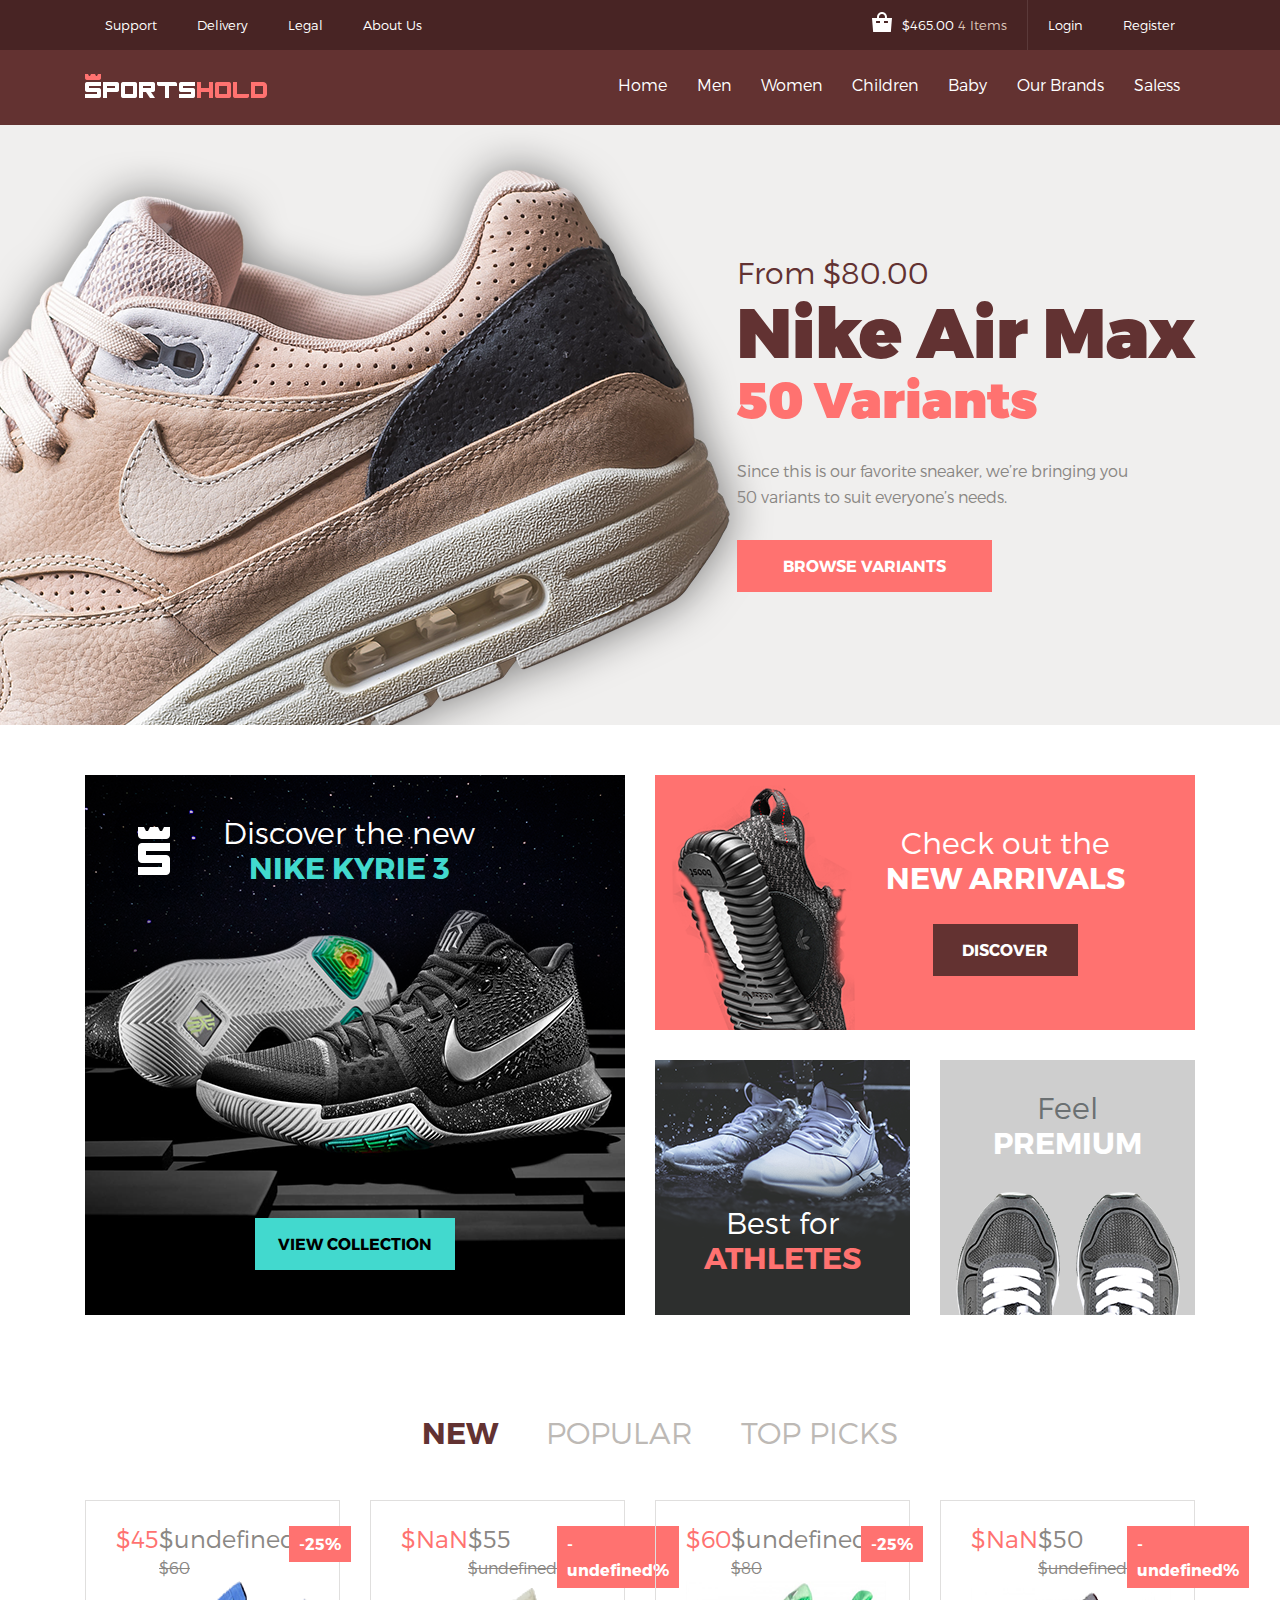
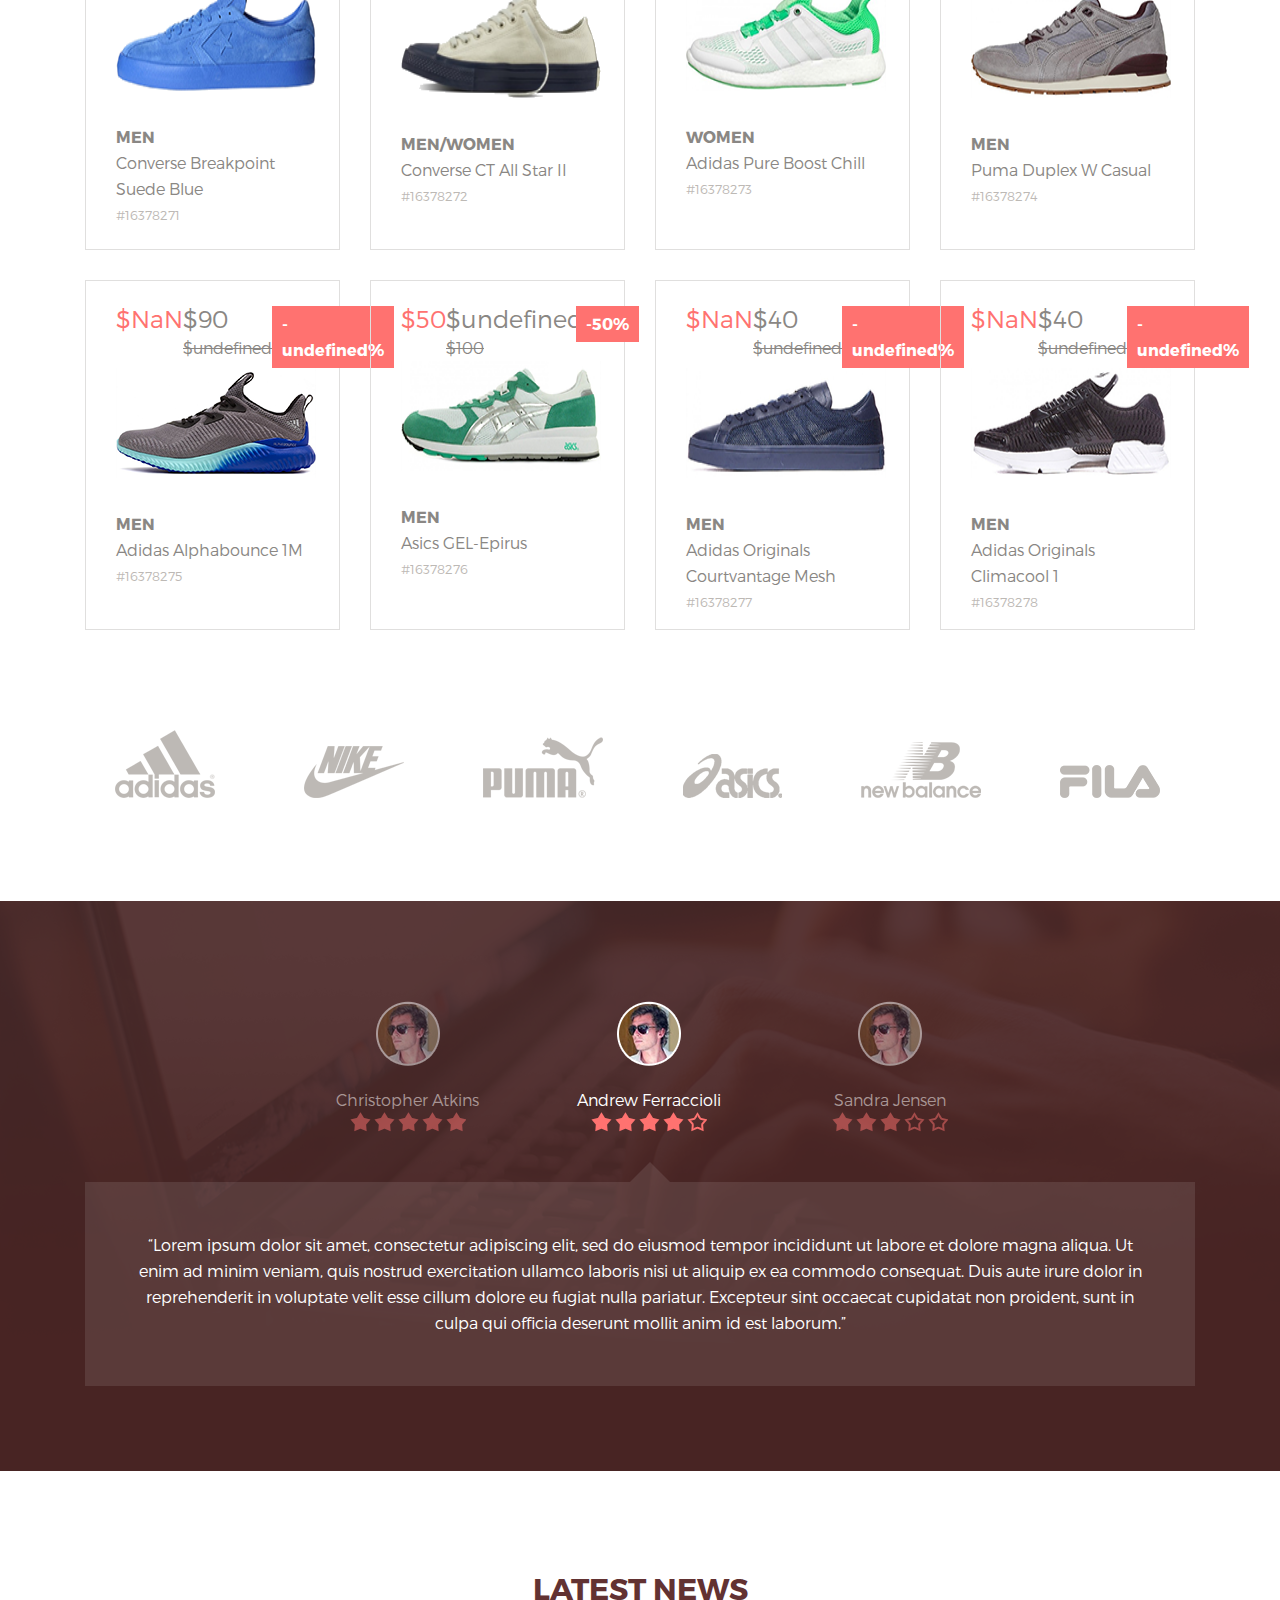
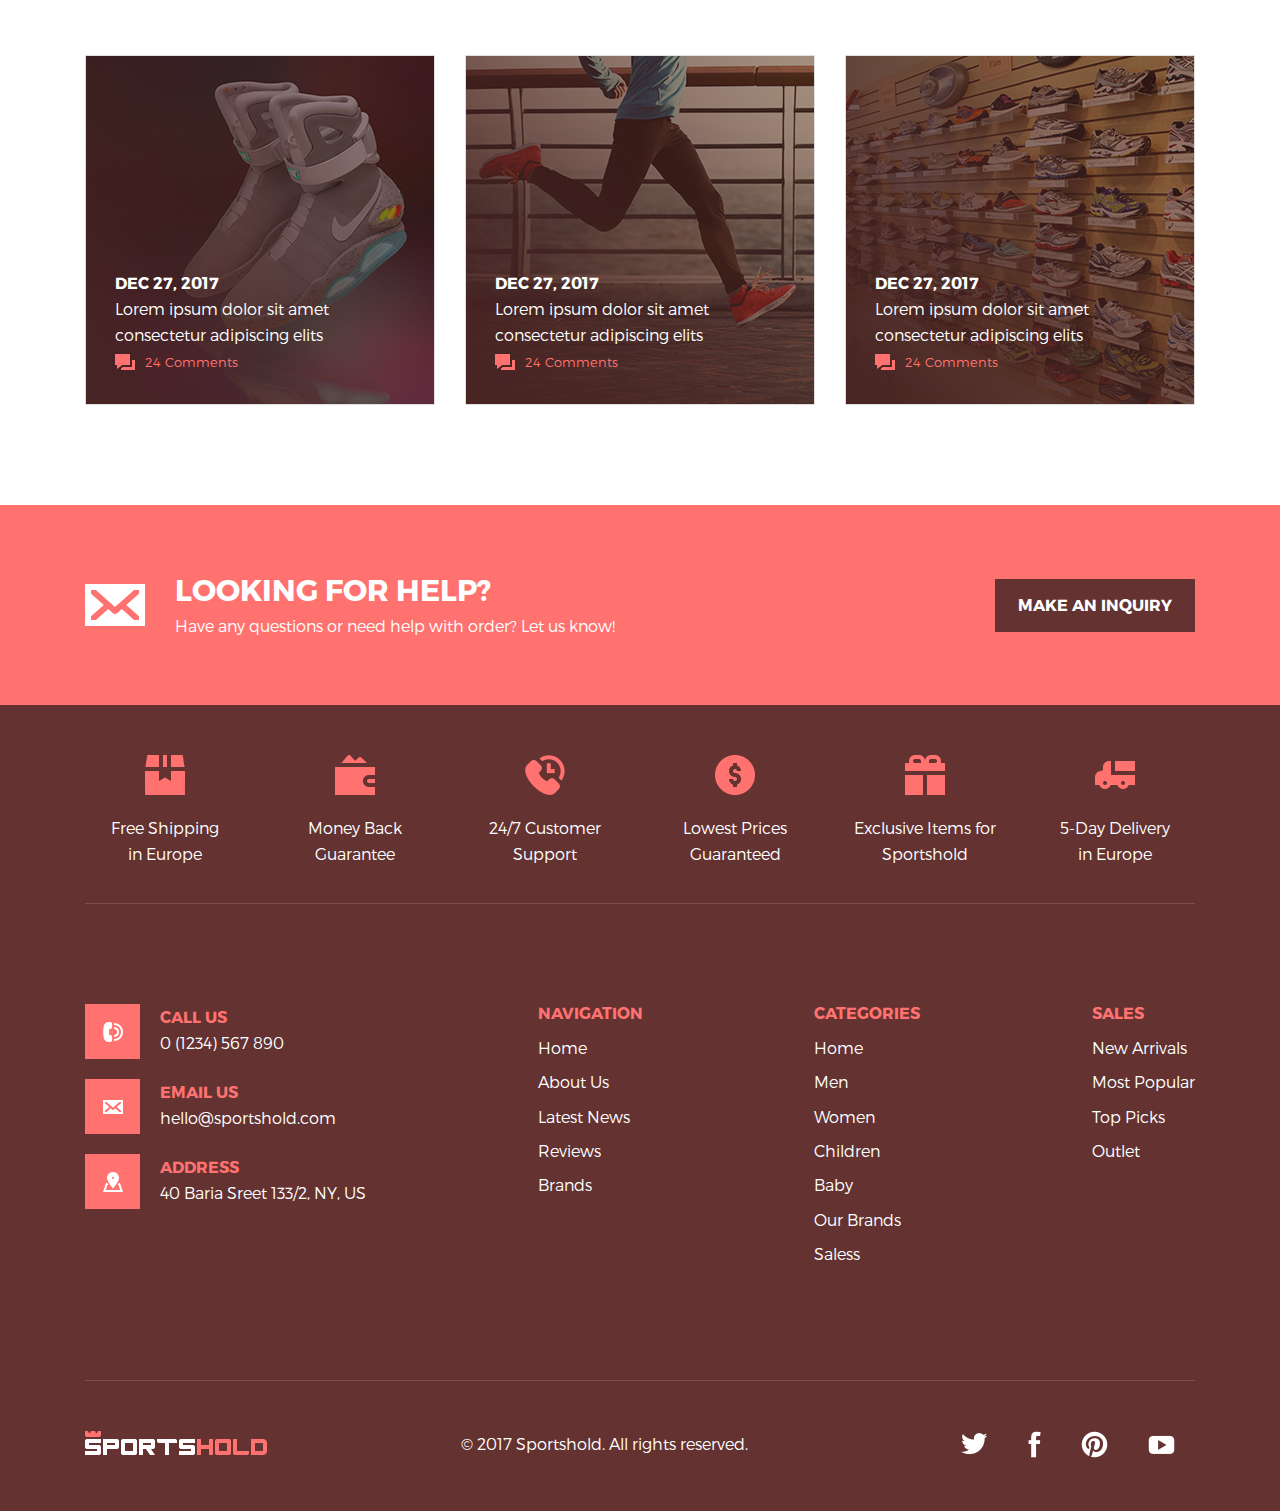
==== commit bfb7e600: "add json" ====
--- a/project_04/index.html
+++ b/project_04/index.html
@@ -7,10 +7,10 @@
     <!-- CSS -->
     <link rel="stylesheet" href="css/normalize.css">
     <link rel="stylesheet" href="css/style.css">
+    <link href="css/modal.css" rel="stylesheet" type="text/css" />
     
 </head>
-<body class="no-js">
- <section id="home"></section>
+<body id="home" class="no-js">
     
    <!-- Page Header -->
    <header class="header header-first">
@@ -30,8 +30,10 @@
                           $465.00 <span class="header-first__goods-count"> 4 Items</span>
                           </a>
                       </li>
-                      <li class="header-first__item"><a href="#" class="header-first__link">Login</a></li>
-                      <li class="header-first__item"><a href="#" class="header-first__link">Register</a></li>
+                      <li class="header-first__item">
+                      <a href="#login_form" id="login_pop" class="header-first__link">Login</a></li>
+                      <li class="header-first__item">
+                      <a href="#join_form" id="join_pop" class="header-first__link">Register</a></li>
                     </ul>
                 </nav>            
         </div>
@@ -54,6 +56,54 @@
                 </nav>            
         </div>
    </header>
+   <!-- popup form #1 -->
+    <a href="#x" class="overlay" id="login_form"></a>
+    <div class="popup">
+                <h2>Welcome Guest!</h2>
+                <p>Please enter your login and password here</p>
+                <div>
+                    <label for="login">Login</label>
+                    <input type="text" id="login" value="" />
+                </div>
+                <div>
+                    <label for="password">Password</label>
+                    <input type="password" id="password" value="" />
+                </div>
+                <input class="btn-popup" type="button" value="Login" />
+
+                <a class="close" href="#close"></a>
+            </div>
+
+    <!-- popup form #2 -->
+    <a href="#x" class="overlay" id="join_form"></a>
+    <div class="popup">
+            <h2>Sign Up</h2>
+            <p>Please enter your details here</p>
+            <div>
+                <label for="email">Login (Email)</label>
+                <input type="text" id="email" value="" />
+            </div>
+            <div>
+                <label for="pass">Password</label>
+                <input type="password" id="pass" value="" />
+            </div>
+            <div>
+                <label for="firstname">First name</label>
+                <input type="text" id="firstname" value="" />
+            </div>
+            <div>
+                <label for="lastname">Last name</label>
+                <input type="text" id="lastname" value="" />
+            </div>
+            <input class="btn-popup" type="button" value="Sign Up" />&nbsp;&nbsp;&nbsp;or&nbsp;&nbsp;&nbsp;<a href="#login_form" id="login_pop">Login</a>
+
+            <a class="close" href="#close"></a>
+        </div>
+    
+    <!-- go to top -->
+    <div class="go-top display-none">
+        <a class="smoothscroll" title="Back to Top" href="#home"> <span>▲</span></a>
+    </div>
    
    <!-- Page Main -->
    <main class="page_content">
@@ -115,126 +165,7 @@
                   </label>
               </form>              
               <ul class="products__list">
-                  <li class="products__item">
-                    <a href="#" class="products__link">
-                        <div class="products__price">
-                        <p class="products__new-price">$45.00 <br>
-                        <span class="products__old-price">$60.00</span></p>            
-                        <p class="products__sale">-25%</p>
-                    </div>
-                     <img class="products__img" src="img/Adidas16378271.png" alt="Adidas" width="200">
-                     <div class="products__about">
-                         <p class="products__sex">MEN</p>
-                         <p class="products__name">Converse Breakpoint Suede Blue</p>
-                         <p class="products__order">#16378271</p>
-                     </div>
-                    </a>
-                  </li>
-                  <li class="products__item">
-                    <a href="#" class="products__link">
-                        <div class="products__price">
-                        <p class="products__base-price">$45.00 <br>
-                        <span class="hidden products__old-price">$60.00</span></p>            
-                        <p class="hidden products__sale">-25%</p>
-                    </div>
-                     <img class="products__img" src="img/product2.png" alt="Adidas" width="200">
-                     <div class="products__about">
-                         <p class="products__sex">MEN</p>
-                         <p class="products__name">Converse Breakpoint Suede Blue</p>
-                         <p class="products__order">#16378271</p>
-                     </div>
-                    </a>
-                  </li>
-                  <li class="products__item">
-                    <a href="#" class="products__link">
-                        <div class="products__price">
-                        <p class="products__base-price">$45.00 <br>
-                        <span class="hidden products__old-price">$60.00</span></p>            
-                        <p class="hidden products__sale">-25%</p>
-                    </div>
-                     <img class="products__img" src="img/product3.png" alt="Adidas" width="200">
-                     <div class="products__about">
-                         <p class="products__sex">MEN</p>
-                         <p class="products__name">Converse Breakpoint Suede Blue</p>
-                         <p class="products__order">#16378271</p>
-                     </div>
-                    </a>
-                  </li>
-                  <li class="products__item">
-                    <a href="#" class="products__link">
-                        <div class="products__price">
-                        <p class="products__new-price">$45.00 <br>
-                        <span class="products__old-price">$60.00</span></p>            
-                        <p class="products__sale">-25%</p>
-                    </div>
-                     <img class="products__img" src="img/product4.png" alt="Adidas" width="200">
-                     <div class="products__about">
-                         <p class="products__sex">MEN</p>
-                         <p class="products__name">Converse Breakpoint Suede Blue</p>
-                         <p class="products__order">#16378271</p>
-                     </div>
-                    </a>
-                  </li>
-                  <li class="products__item">
-                    <a href="#" class="products__link">
-                        <div class="products__price">
-                        <p class="products__base-price">$45.00 <br>
-                        <span class="hidden products__old-price">$60.00</span></p>            
-                        <p class="hidden products__sale">-25%</p>
-                    </div>
-                     <img class="products__img" src="img/product5.png" alt="Adidas" width="200">
-                     <div class="products__about">
-                         <p class="products__sex">MEN</p>
-                         <p class="products__name">Converse Breakpoint Suede Blue</p>
-                         <p class="products__order">#16378271</p>
-                     </div>
-                    </a>
-                  </li>
-                  <li class="products__item">
-                    <a href="#" class="products__link">
-                        <div class="products__price">
-                        <p class="products__new-price">$45.00 <br>
-                        <span class="products__old-price">$60.00</span></p>            
-                        <p class="products__sale">-25%</p>
-                    </div>
-                     <img class="products__img" src="img/product6.png" alt="Adidas" width="200">
-                     <div class="products__about">
-                         <p class="products__sex">MEN</p>
-                         <p class="products__name">Converse Breakpoint Suede Blue</p>
-                         <p class="products__order">#16378271</p>
-                     </div>
-                    </a>
-                  </li>
-                  <li class="products__item">
-                    <a href="#" class="products__link">
-                        <div class="products__price">
-                        <p class="products__new-price">$45.00 <br>
-                        <span class="products__old-price">$60.00</span></p>            
-                        <p class="products__sale">-25%</p>
-                    </div>
-                     <img class="products__img" src="img/product7.png" alt="Adidas" width="200">
-                     <div class="products__about">
-                         <p class="products__sex">MEN</p>
-                         <p class="products__name">Converse Breakpoint Suede Blue</p>
-                         <p class="products__order">#16378271</p>
-                     </div>
-                    </a>
-                  </li>
-                  <li class="products__item">
-                    <a href="#" class="products__link">
-                        <div class="products__price">
-                        <p class="products__base-price">$45.00 <br>
-                        <span class="hidden products__old-price">$60.00</span></p>            
-                        <p class="hidden products__sale">-25%</p>
-                    </div>
-                     <img class="products__img" src="img/product8.png" alt="Adidas" width="200">
-                     <div class="products__about">
-                         <p class="products__sex">MEN</p>
-                         <p class="products__name">Converse Breakpoint Suede Blue</p>
-                         <p class="products__order">#16378271</p>
-                     </div>
-                    </a>
-                  </li>
+                  
               </ul>
            </div>
        </section>
@@ -470,8 +401,11 @@
    </main>
 
    <!--  JAVA SCRIPTS  -->
+<script src="js/jquery-3.2.1.min.js"></script>
 <script src="js/no-js.js"></script>
 <script src="js/sticky-header.js"></script>
+<script src="js/gotop.js"></script>
+<script src="js/goods.js"></script>
     
 </body>
 </html>--- a/project_04/css/style.css
+++ b/project_04/css/style.css
@@ -185,6 +185,16 @@
     left: 0;
     right: 0; 
     z-index: 1;
+    background-color: rgba(99, 50, 49, 0.75);
+    transition: background-color 1s;
+}
+
+.header-second-sticky .header-second__link{
+    border-bottom: 5px solid rgba(0, 0, 0, 0);
+}
+
+.header-second-sticky .header-second__link:hover{
+    border-bottom: 5px solid var(--pink-color);
 }
 
 /*=====================banner========================*/
@@ -903,4 +913,41 @@
 
 .social__link {
     padding: 20px;
+}
+
+/*----------------------- go-top  ----------------------*/
+.go-top {
+    position: fixed;
+    bottom: 30px;
+    right: 30px;
+    z-index: 100;
+}
+
+.display-none{
+    display: none;   
+}
+
+.go-top a, .go-top a:visited {
+    text-decoration: none;
+    border: 0 none;
+    display: block;
+    height: 60px;
+    width: 60px;
+    line-height: 60px;
+    text-align: center;
+    background: rgba(99, 50, 49, 0.75);
+    border-radius: 30px;
+    color: var(--white-color);
+    text-align: center;
+    -webkit-transition: all 0.3s ease-in-out;
+    transition: all 0.3s ease-in-out;
+}
+
+.go-top a i, .go-top a:visited i {
+    font-size: 18px;
+    line-height: inherit;
+}
+
+.go-top a:hover, .go-top a:focus {
+    color: var(--pink-color);
 }--- a/project_04/css/modal.css
+++ b/project_04/css/modal.css
@@ -0,0 +1,116 @@
+:root {
+      --pink-color: #ff7270;
+      --brown-text-color: #623232;
+      --grey-p-color: #8a8784;
+      --white-color: #fff;
+}
+
+.overlay {
+    background-color: rgba(0, 0, 0, 0.6);
+    bottom: 0;
+    cursor: default;
+    left: 0;
+    opacity: 0;
+    position: fixed;
+    right: 0;
+    top: 0;
+    visibility: hidden;
+    z-index: 1;
+
+    -webkit-transition: opacity .5s;
+    -moz-transition: opacity .5s;
+    -ms-transition: opacity .5s;
+    -o-transition: opacity .5s;
+    transition: opacity .5s;
+}
+.overlay:target {
+    visibility: visible;
+    opacity: 1;
+}
+.popup {
+    background-color: #fff;
+    border: 3px solid #fff;
+    display: inline-block;
+    left: 50%;
+    opacity: 0;
+    padding: 15px;
+    position: fixed;
+    text-align: justify;
+    top: 40%;
+    visibility: hidden;
+    z-index: 10;
+
+    -webkit-transform: translate(-50%, -50%);
+    -moz-transform: translate(-50%, -50%);
+    -ms-transform: translate(-50%, -50%);
+    -o-transform: translate(-50%, -50%);
+    transform: translate(-50%, -50%);
+}
+.overlay:target+.popup {
+    top: 50%;
+    opacity: 1;
+    visibility: visible;
+}
+.close {
+    background-color: rgba(0, 0, 0, 0.8);
+    height: 30px;
+    line-height: 30px;
+    position: absolute;
+    right: 0;
+    text-align: center;
+    text-decoration: none;
+    top: -15px;
+    width: 30px;
+
+    -webkit-border-radius: 15px;
+    -moz-border-radius: 15px;
+    -ms-border-radius: 15px;
+    -o-border-radius: 15px;
+    border-radius: 15px;
+}
+.close:before {
+    color: rgba(255, 255, 255, 0.9);
+    content: "X";
+    font-size: 24px;
+    text-shadow: 0 -1px rgba(0, 0, 0, 0.9);
+}
+.close:hover {
+    background-color: rgba(64, 128, 128, 0.8);
+}
+.popup p, .popup div {
+    margin-bottom: 10px;
+    color: var(--grey-p-color);
+}
+.popup h2 {
+    color: var(--brown-text-color);
+}
+.popup label {
+    display: inline-block;
+    text-align: left;
+    width: 120px;
+}
+.popup input[type="text"], .popup input[type="password"] {
+    border: 1px solid;
+    border-color: #999 #ccc #ccc;
+    margin: 0;
+    padding: 2px;
+
+    -webkit-border-radius: 2px;
+    -moz-border-radius: 2px;
+    -ms-border-radius: 2px;
+    -o-border-radius: 2px;
+    border-radius: 2px;
+}
+.popup input[type="text"]:hover, .popup input[type="password"]:hover {
+    border-color: #555 #888 #888;
+}
+.btn-popup{
+    color: var(--white-color);
+    background-color: var(--pink-color);
+    padding: 10px;
+
+}
+.popup a {
+    color: var(--pink-color);
+}
+
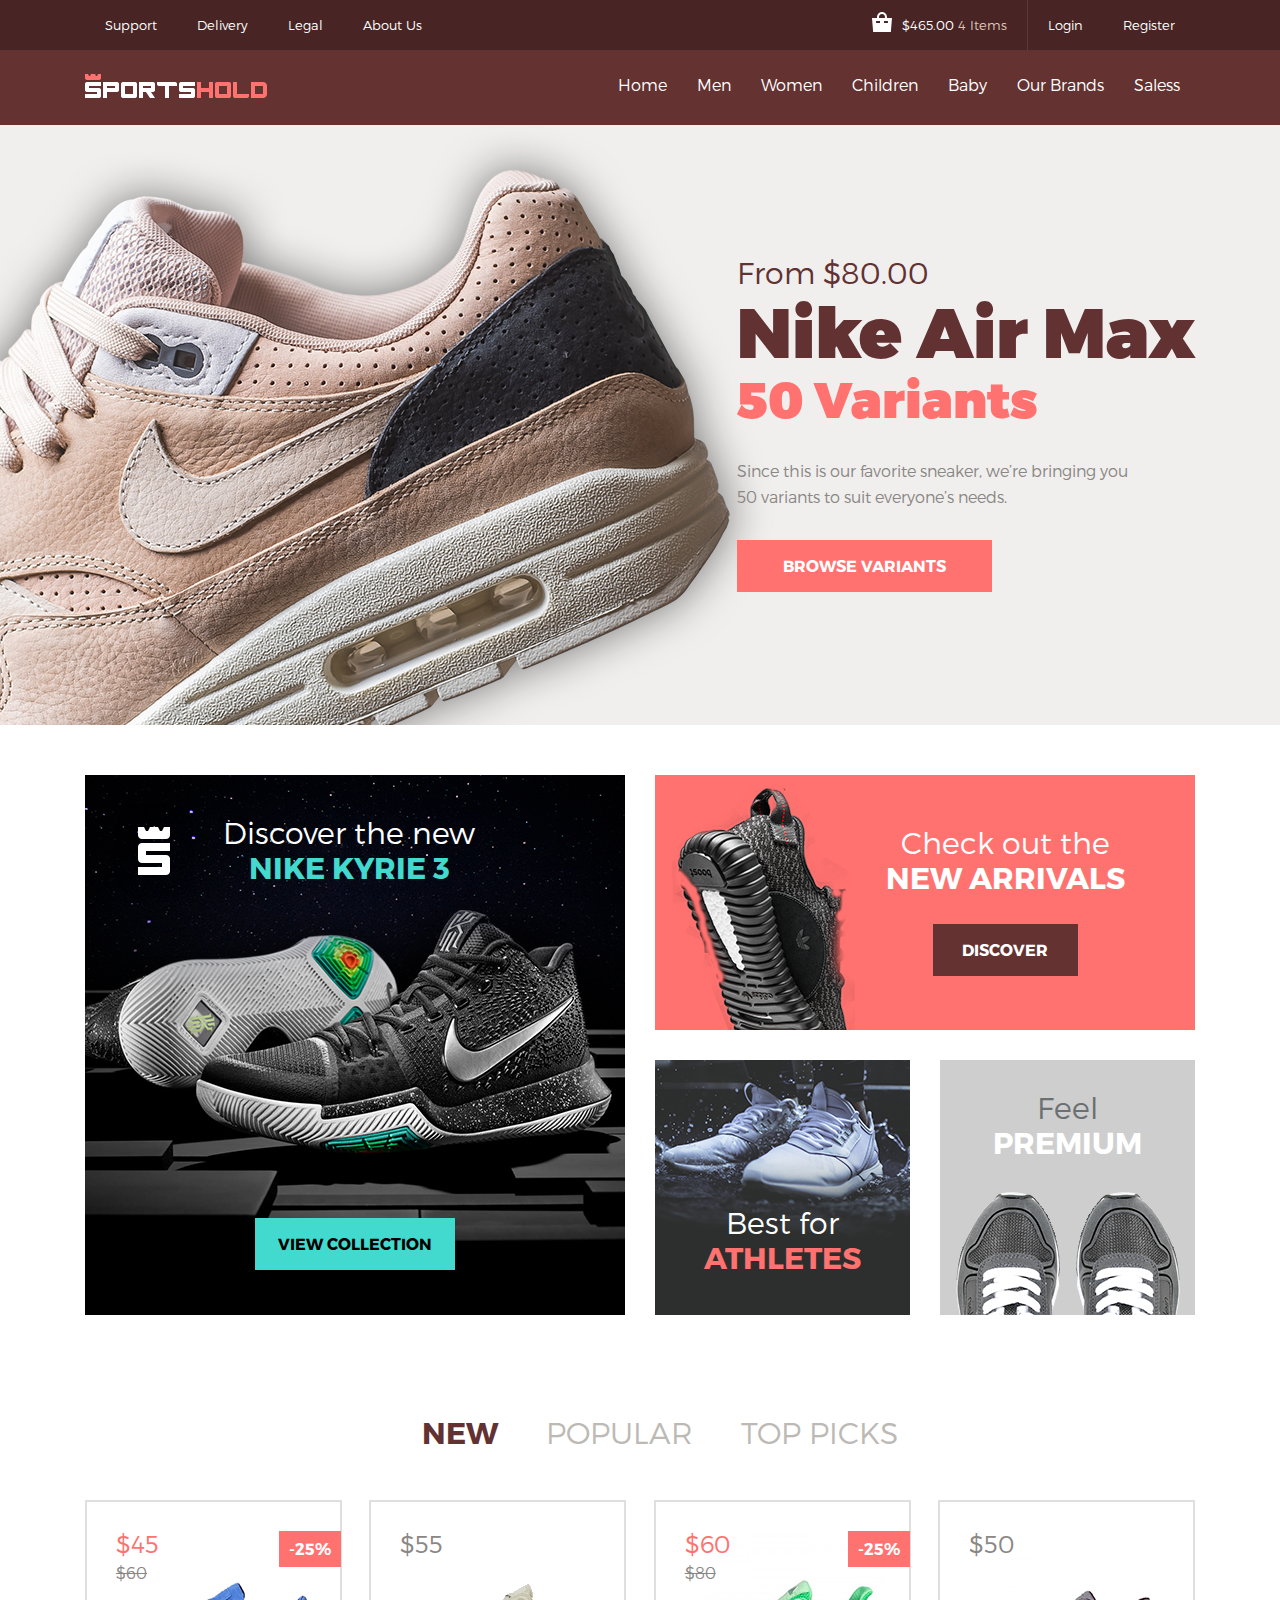
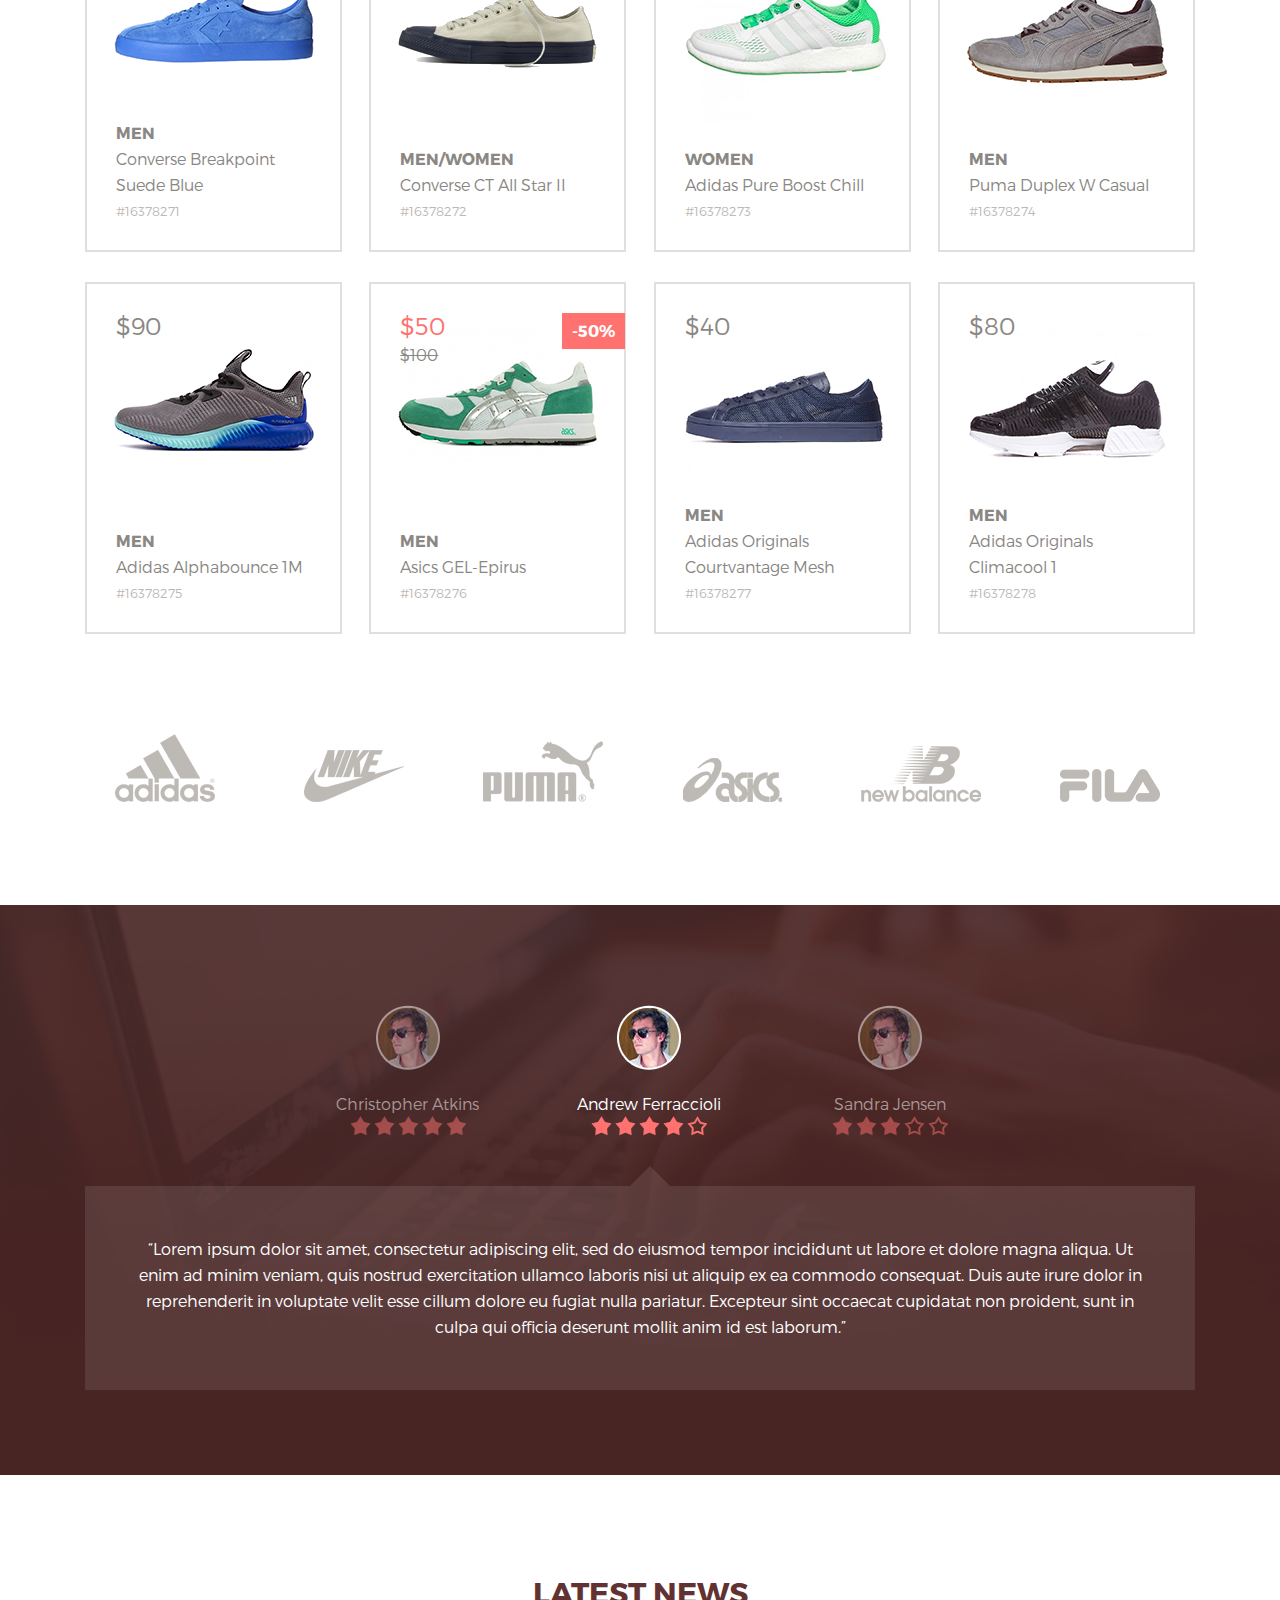
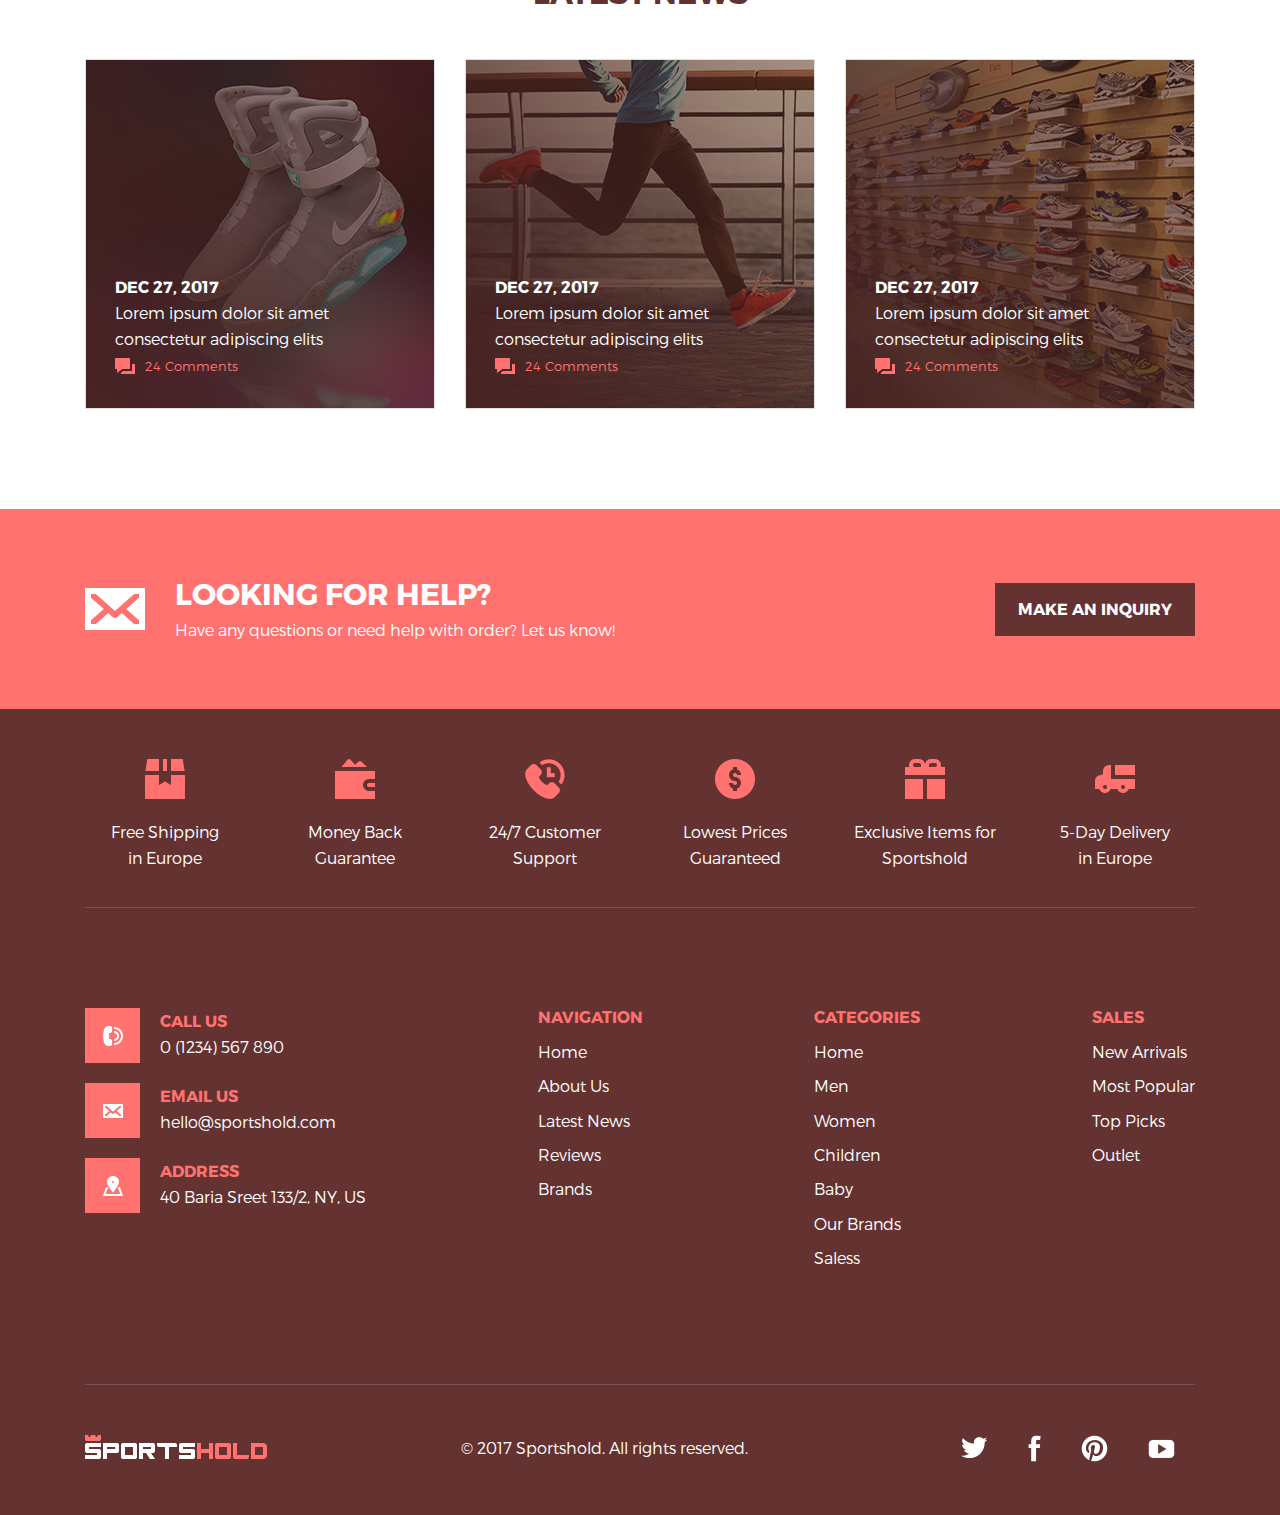
==== commit f728caa5: "update" ====
--- a/project_04/index.html
+++ b/project_04/index.html
@@ -11,7 +11,6 @@
     
 </head>
 <body id="home" class="no-js">
-    
    <!-- Page Header -->
    <header class="header header-first">
         <div class="container container-header-first">
@@ -61,6 +60,7 @@
     <div class="popup">
                 <h2>Welcome Guest!</h2>
                 <p>Please enter your login and password here</p>
+                <form class="popup_login" name="login" action="#" method="post">
                 <div>
                     <label for="login">Login</label>
                     <input type="text" id="login" value="" />
@@ -70,46 +70,41 @@
                     <input type="password" id="password" value="" />
                 </div>
                 <input class="btn-popup" type="button" value="Login" />
-
+                </form>
                 <a class="close" href="#close"></a>
             </div>
-
     <!-- popup form #2 -->
     <a href="#x" class="overlay" id="join_form"></a>
     <div class="popup">
             <h2>Sign Up</h2>
             <p>Please enter your details here</p>
-            <div>
-                <label for="email">Login (Email)</label>
-                <input type="text" id="email" value="" />
-            </div>
-            <div>
-                <label for="pass">Password</label>
-                <input type="password" id="pass" value="" />
-            </div>
-            <div>
-                <label for="firstname">First name</label>
-                <input type="text" id="firstname" value="" />
-            </div>
-            <div>
-                <label for="lastname">Last name</label>
-                <input type="text" id="lastname" value="" />
-            </div>
-            <input class="btn-popup" type="button" value="Sign Up" />&nbsp;&nbsp;&nbsp;or&nbsp;&nbsp;&nbsp;<a href="#login_form" id="login_pop">Login</a>
-
+            <form class="popup_singup" name="singup" action="#" method="post">
+                <div>
+                    <label for="email">Login (Email)</label>
+                    <input type="text" id="email" value="" />
+                </div>
+                <div>
+                    <label for="pass">Password</label>
+                    <input type="password" id="pass" value="" />
+                </div>
+                <div>
+                    <label for="firstname">First name</label>
+                    <input type="text" id="firstname" value="" />
+                </div>
+                <div>
+                    <label for="lastname">Last name</label>
+                    <input type="text" id="lastname" value="" />
+                </div>
+                <input class="btn-popup" type="button" value="Sign Up" />&nbsp;&nbsp;&nbsp;or&nbsp;&nbsp;&nbsp;<a href="#login_form" id="login_pop">Login</a>
+            </form>
             <a class="close" href="#close"></a>
         </div>
-    
     <!-- go to top -->
-    <div class="go-top display-none">
-        <a class="smoothscroll" title="Back to Top" href="#home"> <span>▲</span></a>
-    </div>
-   
+    <a id="toup" class="toup" title="Back to Top" href="#home"> <span>▲</span></a>
    <!-- Page Main -->
    <main class="page_content">
        <h1 class="visually-hidden">SportsHold</h1>
-              
-       <!-- banner -->
+        <!-- banner -->
        <section class="banner">
            <div class="container clearfix">
               <div class="banner_text_wrapper">
@@ -122,8 +117,7 @@
                
            </div>
        </section>
-       
-       <!-- collections -->
+        <!-- collections -->
        <section class="collections">    
           <div class="container clearfix">
              <div class="kyrie">
@@ -148,6 +142,7 @@
              </div>              
           </div>
        </section>
+        <!-- products -->
        <section class="products">
            <div class="container">
               <form class="products_categories" name="products" action="#" method="post">                         
@@ -169,6 +164,7 @@
               </ul>
            </div>
        </section>
+        <!-- brands -->
        <section class="brands">
            <div class="container clearfix">
                <a href="#" class="brands_item">
@@ -397,14 +393,13 @@
                </div>
            </div>
        </footer>
-       
    </main>
 
    <!--  JAVA SCRIPTS  -->
 <script src="js/jquery-3.2.1.min.js"></script>
 <script src="js/no-js.js"></script>
 <script src="js/sticky-header.js"></script>
-<script src="js/gotop.js"></script>
+<script src="js/toup.js"></script>
 <script src="js/goods.js"></script>
     
 </body>
--- a/project_04/css/style.css
+++ b/project_04/css/style.css
@@ -67,6 +67,10 @@
   clip: rect(0 0 0 0);  
 }
 
+.hidden {
+    visibility: hidden;
+}
+
 /*=======================Page Header ===========*/
 .header {
     display: block;
@@ -395,37 +399,28 @@
     height: 350px;
     border: 1px solid #e0dfde;
     margin-top: 30px;
-    box-sizing: border-box;
+    position: relative;
 }
 
 .products__link{
     text-decoration: none;
+    position: absolute;
 }
 
 .products__price{
-    display: flex;
-    justify-content: space-between;
-    align-items: flex-start;
-    margin-top: 25px;
-    margin-left: 30px;
-}
-
-.products__img {
-    margin-bottom: 30px;
-    margin-left: 30px;
-    height: 110px;
+    position: absolute;
+    top: 30px;
+    left: 30px;
 }
 
 .products__new-price {
     font-size: 24px;
     color: var(--pink-color);
-    width: 130px;
 }
 
 .products__base-price {
     font-size: 24px;
     color: #8a8784;
-    width: 130px;
 }
 
 .products__sale {
@@ -436,6 +431,9 @@
     background: var(--pink-color);
     display: inline-block;
     padding: 5px 10px;
+    position: absolute;
+    right: 0;
+    top: 30px;
 }
 
 .products__old-price {
@@ -444,9 +442,16 @@
     font-size: 16px;
 }
 
+.products__img{
+    border: none;
+	outline: none;
+}
+
 .products__about {
-    padding-left: 30px;
-    padding-right: 30px;
+    position: absolute;
+    left: 30px;
+    right: 30px;
+    bottom: 30px;
 }
 
 .products__sex {
@@ -463,10 +468,6 @@
 .products__order {
     font-size: 13px;
     color: #bdb9b5;
-}
-
-.hidden {
-    visibility: hidden;
 }
 
 /*=============  brands  ==========*/
@@ -916,20 +917,12 @@
 }
 
 /*----------------------- go-top  ----------------------*/
-.go-top {
+.toup, .toup:visited {
     position: fixed;
     bottom: 30px;
     right: 30px;
     z-index: 100;
-}
-
-.display-none{
-    display: none;   
-}
-
-.go-top a, .go-top a:visited {
     text-decoration: none;
-    border: 0 none;
     display: block;
     height: 60px;
     width: 60px;
@@ -938,16 +931,18 @@
     background: rgba(99, 50, 49, 0.75);
     border-radius: 30px;
     color: var(--white-color);
+    border: 1px solid var(--white-color);
     text-align: center;
     -webkit-transition: all 0.3s ease-in-out;
     transition: all 0.3s ease-in-out;
-}
-
-.go-top a i, .go-top a:visited i {
-    font-size: 18px;
-    line-height: inherit;
-}
-
-.go-top a:hover, .go-top a:focus {
+    display: none;
+}
+
+.toup-visible{
+    display: block;   
+}
+
+.toup:hover, .toup:focus {
     color: var(--pink-color);
+    border: 1px solid var(--pink-color);
 }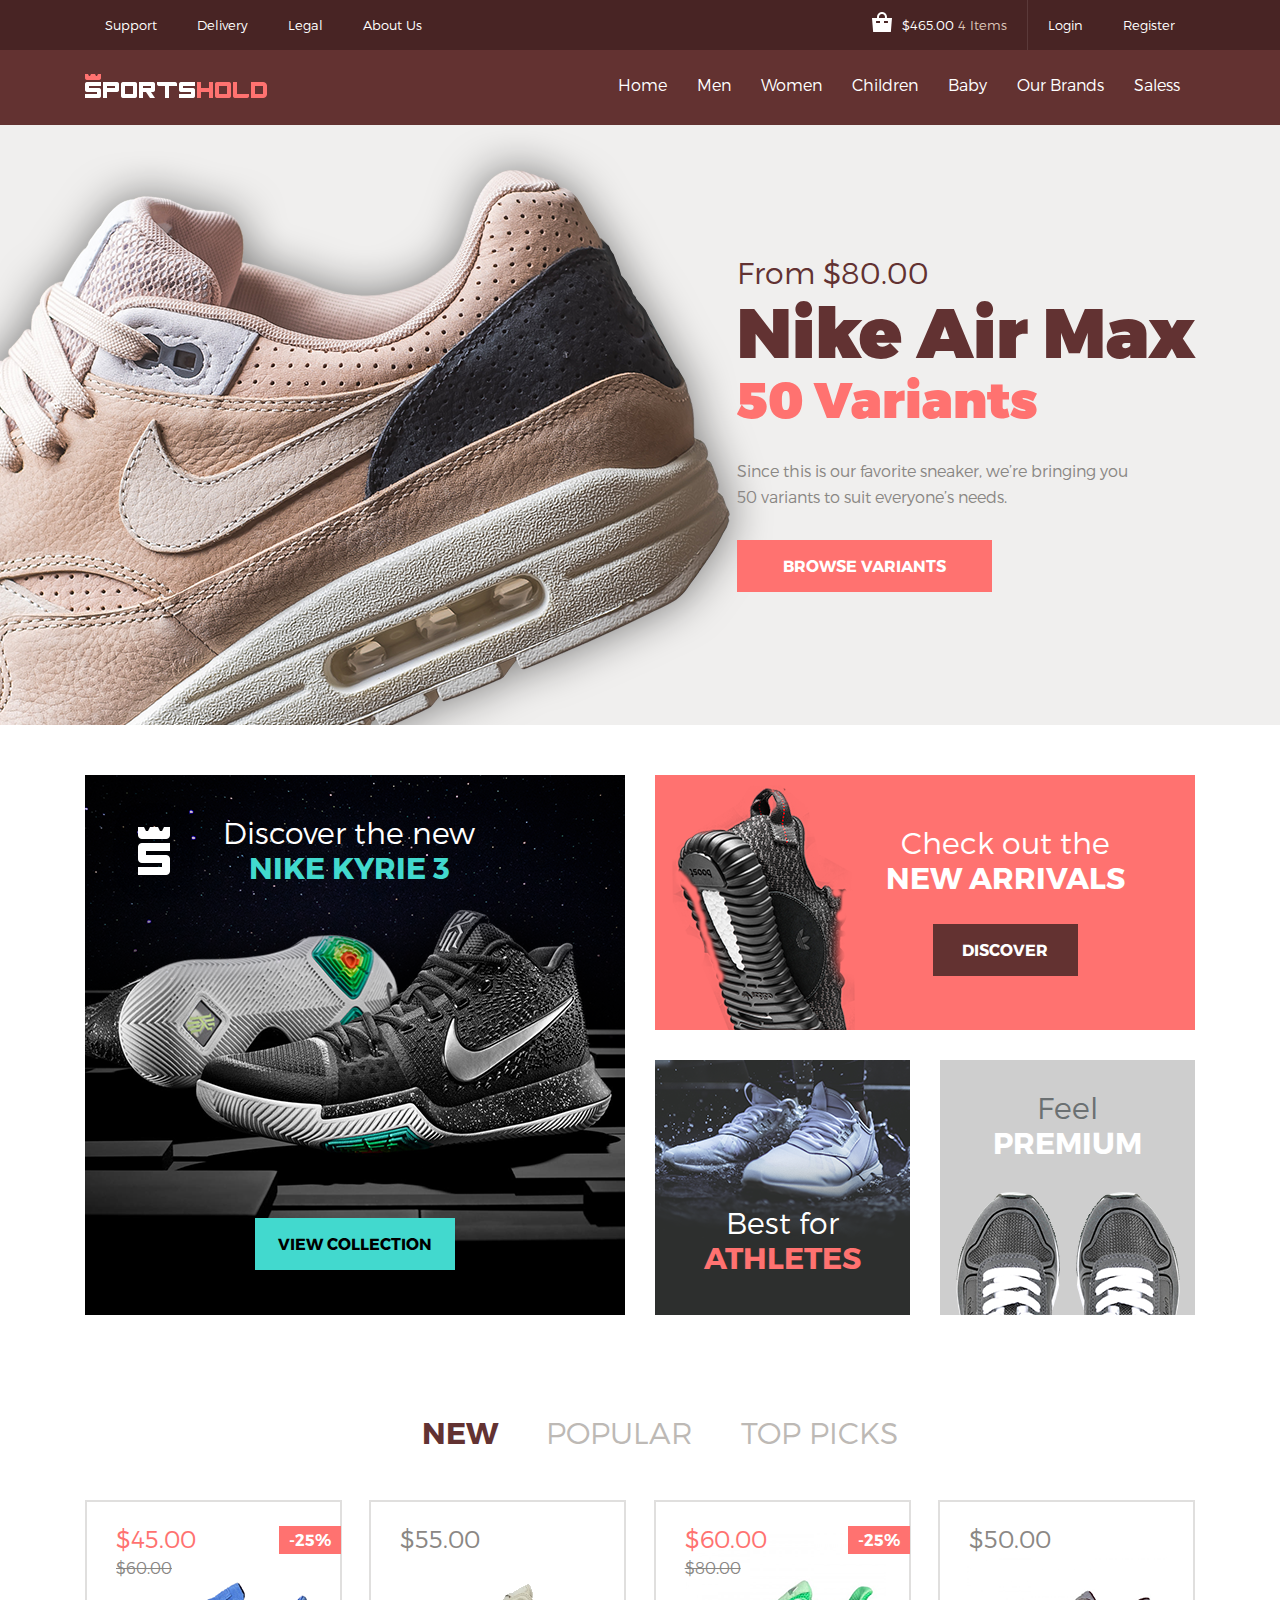
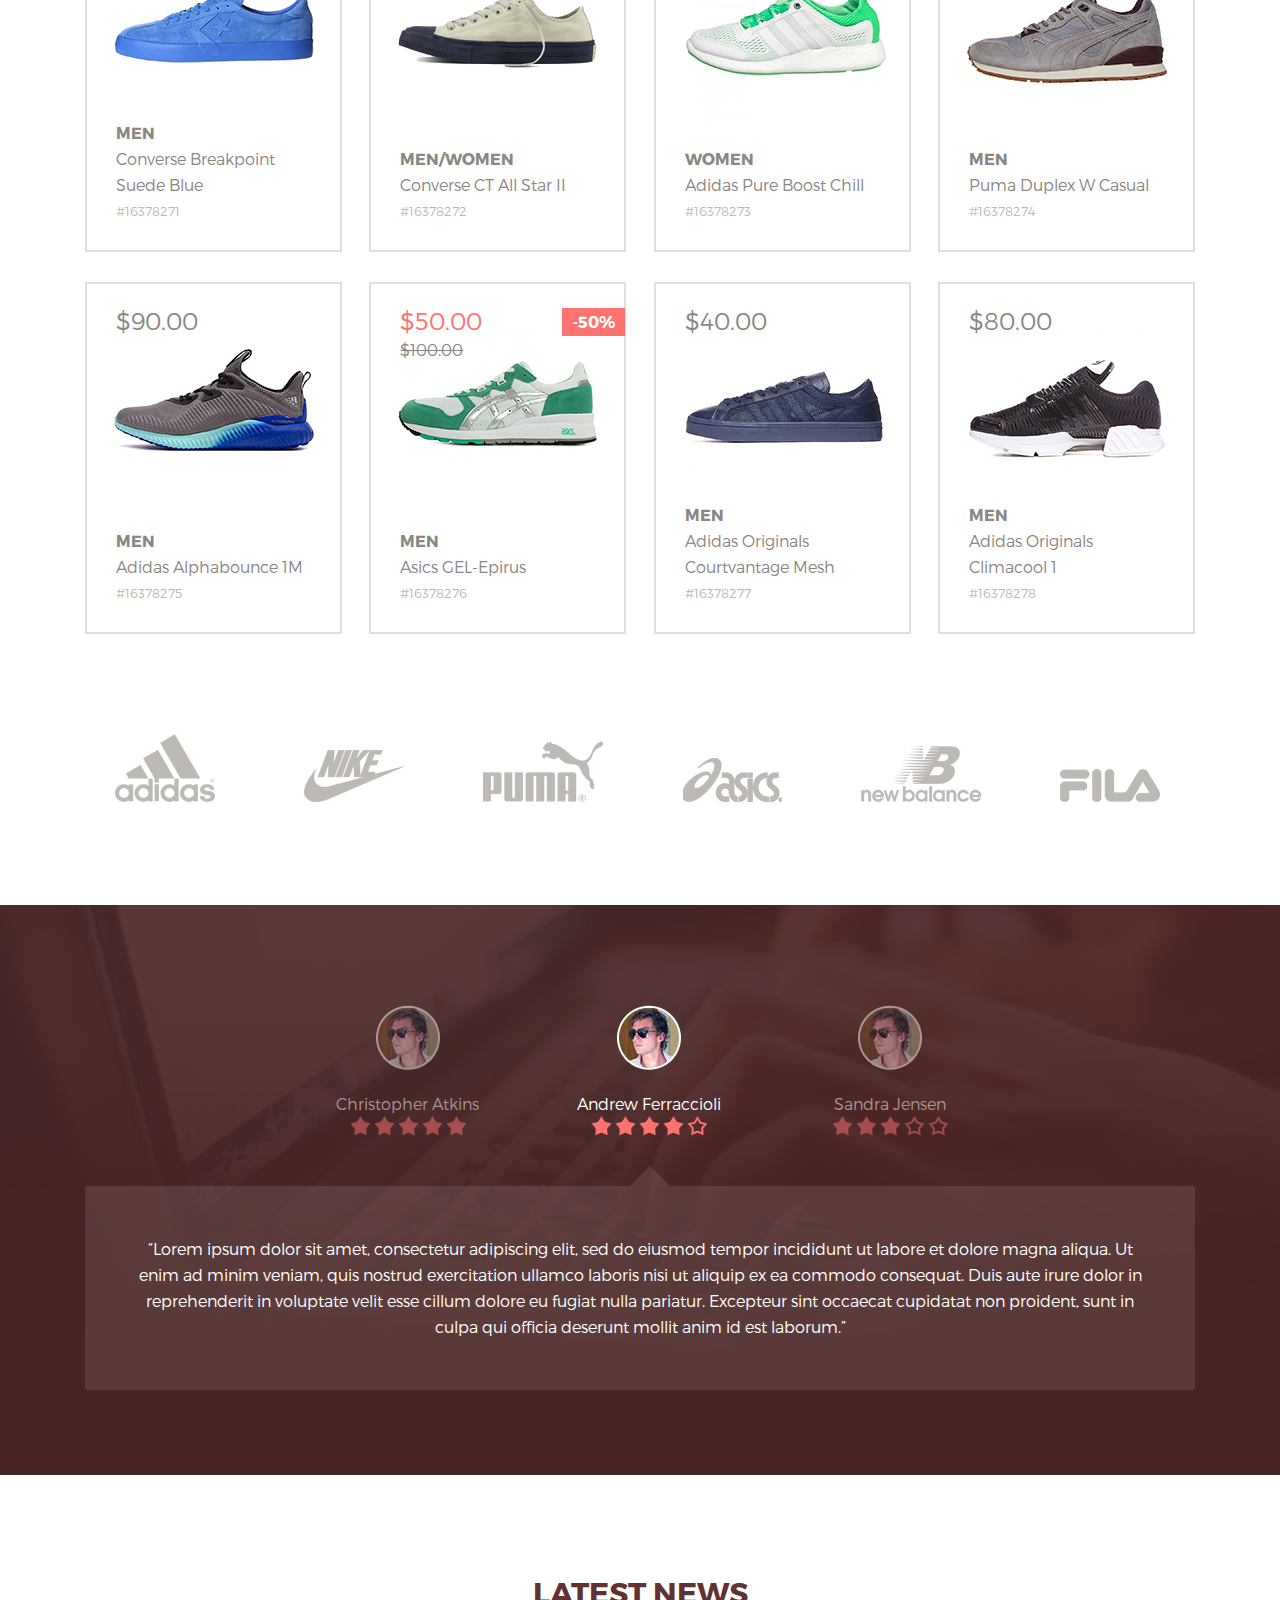
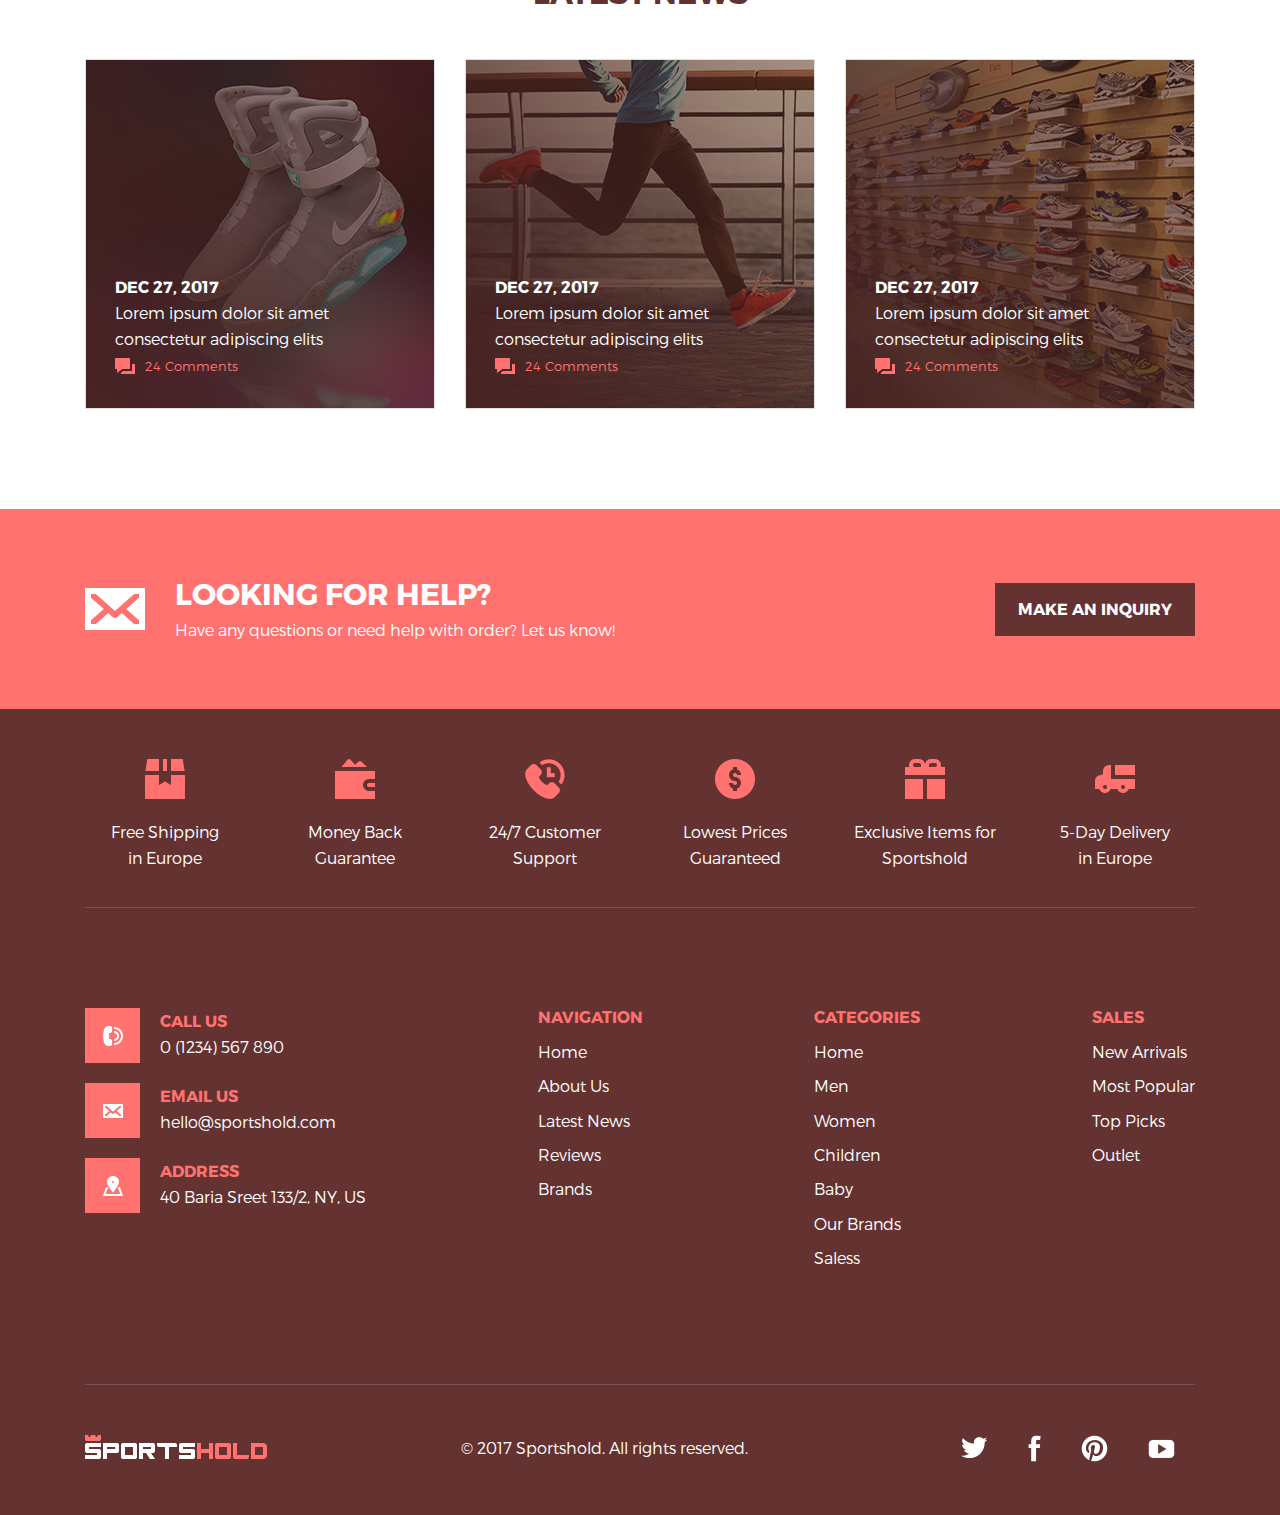
==== commit 651fa9f8: "переключение товаров" ====
--- a/project_04/index.html
+++ b/project_04/index.html
@@ -400,7 +400,7 @@
 <script src="js/no-js.js"></script>
 <script src="js/sticky-header.js"></script>
 <script src="js/toup.js"></script>
-<script src="js/goods.js"></script>
+<script src="js/goodsout.js"></script>
     
 </body>
 </html>--- a/project_04/css/style.css
+++ b/project_04/css/style.css
@@ -409,7 +409,7 @@
 
 .products__price{
     position: absolute;
-    top: 30px;
+    top: 25px;
     left: 30px;
 }
 
@@ -430,10 +430,10 @@
     color: var(--white-color);
     background: var(--pink-color);
     display: inline-block;
-    padding: 5px 10px;
+    padding: 1px 10px;
     position: absolute;
     right: 0;
-    top: 30px;
+    top: 25px;
 }
 
 .products__old-price {
